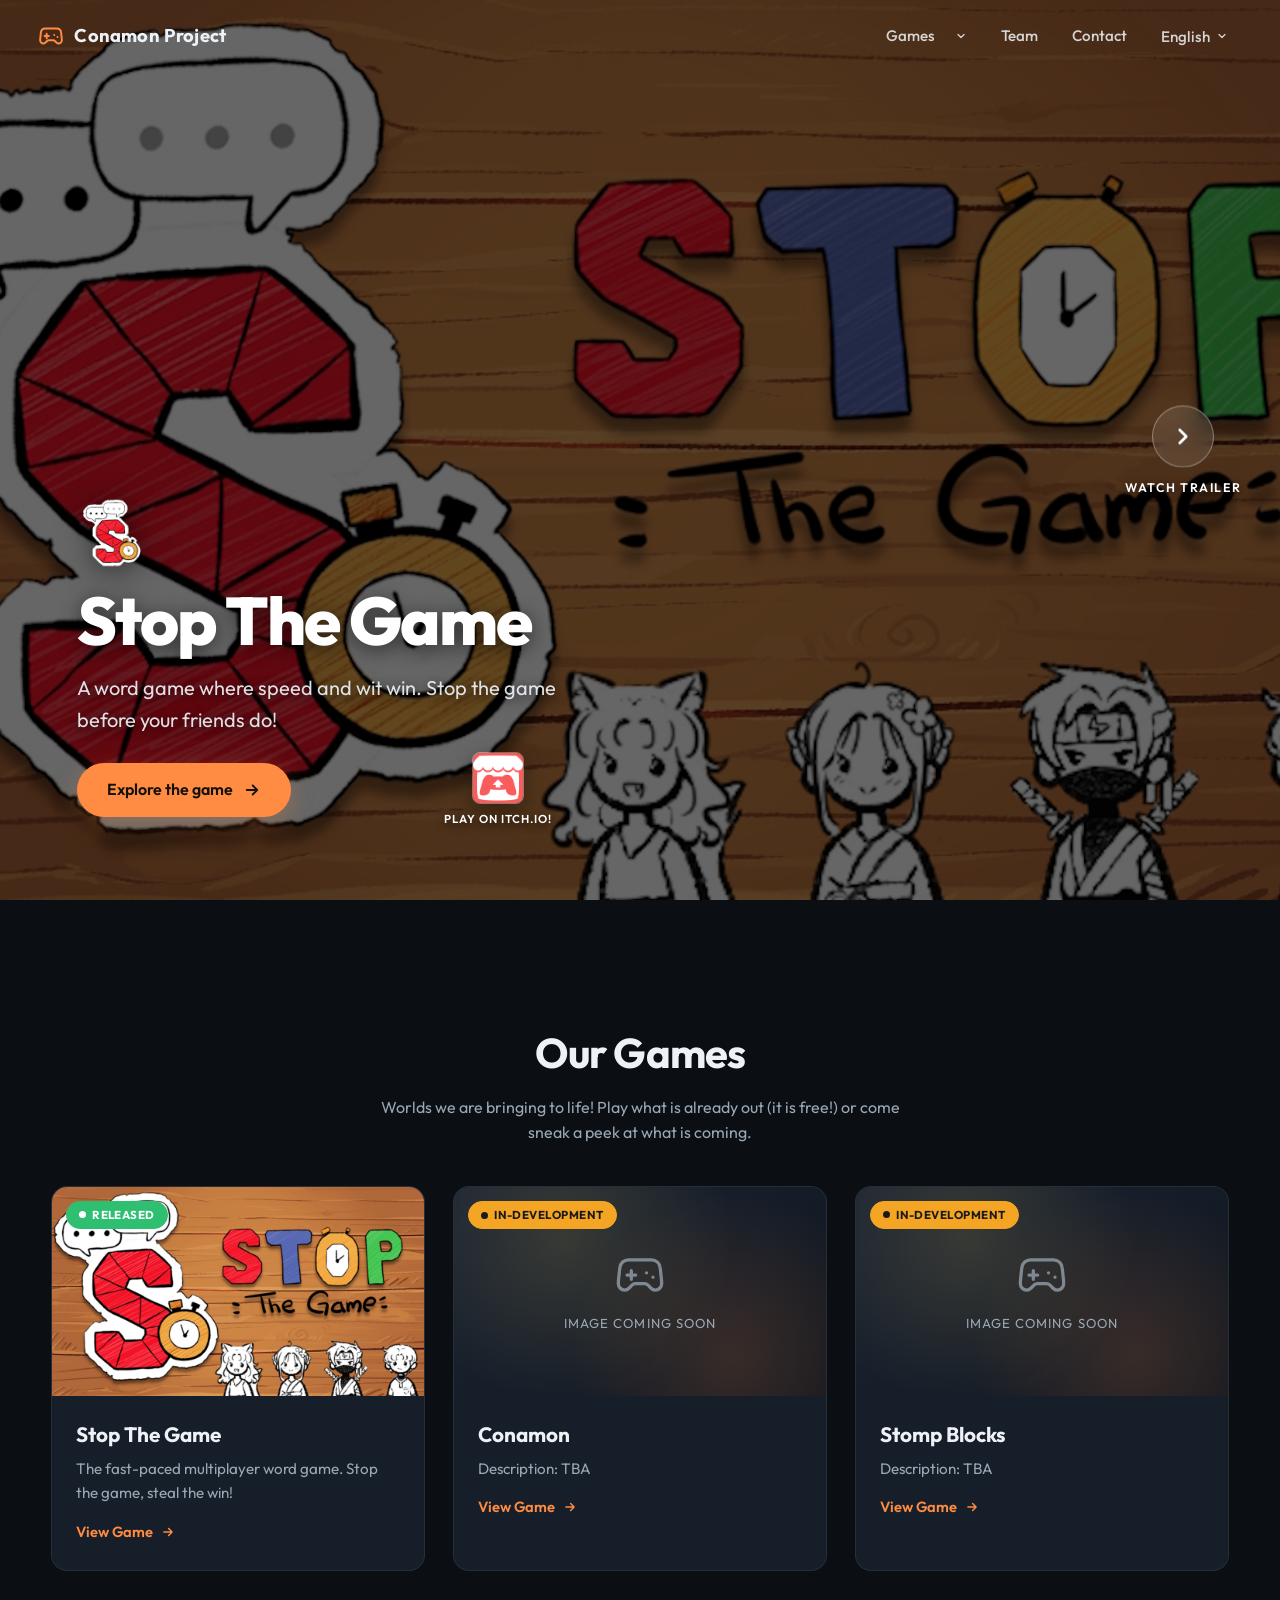
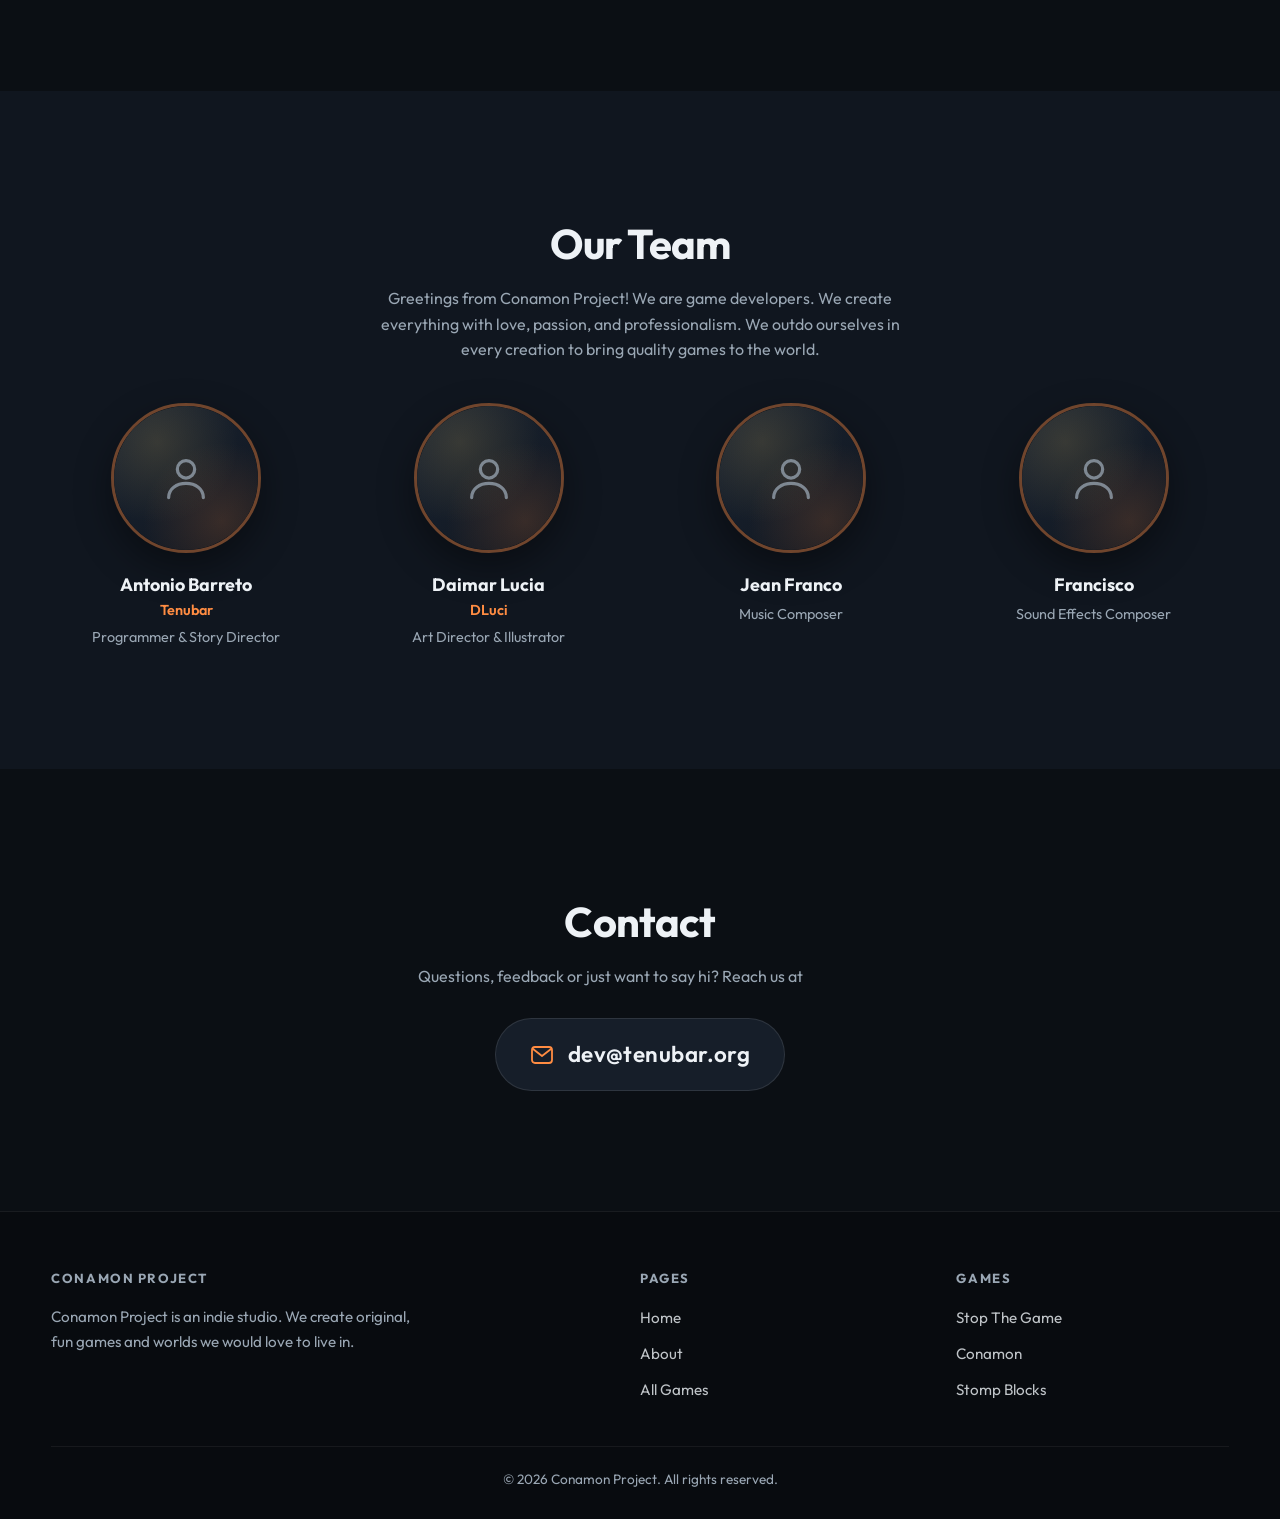
==== index.html @ 600c0cdb "Initial commit" ====
<!DOCTYPE html>
<html lang="en">
<head>
  <meta charset="UTF-8">
  <meta name="viewport" content="width=device-width, initial-scale=1.0">
  <title>Conamon Project — Indie Game Studio | Stop The Game</title>
  <meta name="description" content="Conamon Project is an indie game studio crafting original, story-driven games. Play Stop The Game for free — the fast-paced multiplayer word game.">
  <meta name="keywords" content="Conamon Project, indie games, Stop The Game, word game, multiplayer game, browser game, free game">
  <meta name="author" content="Conamon Project">
  <meta name="robots" content="index, follow">
  <link rel="canonical" href="https://www.conamonproject.com/">
  <link rel="alternate" hreflang="en" href="https://www.conamonproject.com/?lang=en">
  <link rel="alternate" hreflang="es" href="https://www.conamonproject.com/?lang=es">
  <link rel="alternate" hreflang="x-default" href="https://www.conamonproject.com/">

  <meta property="og:type" content="website">
  <meta property="og:site_name" content="Conamon Project">
  <meta property="og:title" content="Conamon Project — Indie Game Studio">
  <meta property="og:description" content="Original, story-driven indie games. Play Stop The Game for free in your browser.">
  <meta property="og:url" content="https://www.conamonproject.com/">
  <meta property="og:image" content="https://www.conamonproject.com/Assets/stop-the-game/images/Landscape-16.9-1920x1080.jpg">
  <meta name="twitter:card" content="summary_large_image">
  <meta name="twitter:title" content="Conamon Project — Indie Game Studio">
  <meta name="twitter:description" content="Original, story-driven indie games. Play Stop The Game for free in your browser.">
  <meta name="twitter:image" content="https://www.conamonproject.com/Assets/stop-the-game/images/Landscape-16.9-1920x1080.jpg">

  <link rel="preconnect" href="https://fonts.googleapis.com">
  <link rel="preconnect" href="https://fonts.gstatic.com" crossorigin>
  <link href="https://fonts.googleapis.com/css2?family=Outfit:wght@400;500;600;700;800&display=swap" rel="stylesheet">
  <link rel="icon" href="data:image/svg+xml,%3Csvg xmlns='http://www.w3.org/2000/svg' viewBox='0 0 100 100'%3E%3Ctext y='.9em' font-size='90'%3E%F0%9F%8E%AE%3C/text%3E%3C/svg%3E">
  <link rel="stylesheet" href="css/style.css">

  <script type="application/ld+json">
  {
    "@context": "https://schema.org",
    "@type": "Organization",
    "name": "Conamon Project",
    "url": "https://www.conamonproject.com/",
    "email": "dev@tenubar.org",
    "description": "Indie game studio crafting original, story-driven games."
  }
  </script>
</head>
<body>
  <script>window.BASE = '';</script>

  <header class="site-header">
    <div class="header-inner">
      <a class="brand" href="index.html">
        <svg viewBox="0 0 24 24" fill="none" stroke="currentColor" stroke-width="1.8" stroke-linecap="round" stroke-linejoin="round" aria-hidden="true"><path d="M6 12h4m-2-2v4m7-3h.01M18 13h.01M17.32 5H6.68a4 4 0 0 0-3.98 3.59C2.6 9.42 2 14.46 2 16a3 3 0 0 0 3 3c1 0 1.5-.5 2-1l1.414-1.414A2 2 0 0 1 9.828 16h4.344a2 2 0 0 1 1.414.586L17 18c.5.5 1 1 2 1a3 3 0 0 0 3-3c0-1.54-.6-6.58-.68-7.26A4 4 0 0 0 17.32 5z"/></svg>
        Conamon Project
      </a>

      <nav class="main-nav" aria-label="Main navigation">
        <div class="nav-dropdown nav-dropdown-games" data-nav-games>
          <a href="games.html" class="nav-dropdown-link" data-i18n="nav.games">Games</a>
          <button type="button" class="nav-dropdown-caret" aria-expanded="false" aria-haspopup="true" aria-label="Show games list">
            <svg class="caret" viewBox="0 0 24 24" fill="none" stroke="currentColor" stroke-width="2.5" stroke-linecap="round" stroke-linejoin="round" aria-hidden="true"><path d="m6 9 6 6 6-6"/></svg>
          </button>
          <div class="dropdown-menu" data-nav-games-menu></div>
        </div>

        <a href="#team" data-i18n="nav.ourTeam">Team</a>
        <a href="#contact" data-i18n="nav.contact">Contact</a>

        <div class="nav-dropdown">
          <button type="button" aria-expanded="false" aria-haspopup="true">
            <span id="langCurrent">English</span>
            <svg class="caret" viewBox="0 0 24 24" fill="none" stroke="currentColor" stroke-width="2.5" stroke-linecap="round" stroke-linejoin="round" aria-hidden="true"><path d="m6 9 6 6 6-6"/></svg>
          </button>
          <div class="dropdown-menu">
            <button type="button" class="dropdown-item" data-lang-switch="es"><span>Español</span></button>
          </div>
        </div>
      </nav>

      <button class="hamburger" id="hamburger" type="button" aria-label="Menu" aria-expanded="false">
        <svg viewBox="0 0 24 24" fill="none" stroke="currentColor" stroke-width="2" stroke-linecap="round" aria-hidden="true"><path d="M4 7h16M4 12h16M4 17h16"/></svg>
      </button>
    </div>
  </header>

  <main>
    <!-- ============ Section 1: Hero (cover + trailer slider) ============ -->
    <section class="hero" id="home" aria-label="Stop The Game">
      <div class="hero-track">
        <div class="hero-slide hero-cover">
          <picture>
            <source media="(max-width: 767px)" srcset="Assets/stop-the-game/images/portrait-2.3-800x1200.jpg">
            <img src="Assets/stop-the-game/images/Landscape-16.9-1920x1080.jpg" alt="Stop The Game — official cover art" fetchpriority="high">
          </picture>
          <div class="hero-content">
            <img class="hero-logo" src="Assets/stop-the-game/images/stop-the-game-logo.png" alt="Stop The Game logo">
            <h1 class="hero-title">Stop The Game</h1>
            <p class="hero-tagline" data-i18n="hero.tagline">A word game where speed and wit win. Stop the game before your friends do!</p>
            <div class="hero-cta-row">
              <a class="btn" href="games/stop-the-game.html">
                <span data-i18n="hero.playFree">Explore the game</span>
                <svg viewBox="0 0 24 24" fill="none" stroke="currentColor" stroke-width="2.5" stroke-linecap="round" stroke-linejoin="round" aria-hidden="true"><path d="M5 12h14m-6-6 6 6-6 6"/></svg>
              </a>
              <a class="hero-itch-link" href="https://tenubar.itch.io/stop-the-game" target="_blank" rel="noopener" aria-label="Stop The Game on itch.io">
                <img src="Assets/logos/itchio.png" alt="itch.io">
                <span class="hero-itch-label">Play on Itch.io!</span>
              </a>
            </div>
          </div>
        </div>

        <div class="hero-slide hero-video">
          <div class="video-frame" data-trailer></div>
        </div>
      </div>

      <button class="trailer-toggle" id="trailerToggle" type="button" data-i18n-aria="hero.watchTrailerAria" aria-label="Slide to gameplay trailer">
        <span class="arrow-circle">
          <svg viewBox="0 0 24 24" fill="none" stroke="currentColor" stroke-width="2.5" stroke-linecap="round" stroke-linejoin="round" aria-hidden="true"><path d="M9 6l6 6-6 6"/></svg>
        </span>
        <span data-i18n="hero.watchTrailer">Watch Trailer</span>
      </button>
    </section>

    <!-- ============ Section 2: All Our Games ============ -->
    <section id="games" aria-labelledby="games-title">
      <div class="container">
        <div class="section-head reveal">
          <h2 class="section-title" id="games-title" data-i18n="games.title">Our Games</h2>
          <p class="section-subtitle" data-i18n="games.subtitle">Worlds we are bringing to life! Play what is already out (it is free!) or come sneak a peek at what is coming.</p>
        </div>
        <div class="games-grid" id="gameGrid"></div>
        <div class="games-actions reveal">
          <a class="link-btn" href="games.html">
            <span data-i18n="games.showAll">Show All</span>
            <svg width="16" height="16" viewBox="0 0 24 24" fill="none" stroke="currentColor" stroke-width="2.5" stroke-linecap="round" stroke-linejoin="round" aria-hidden="true"><path d="M5 12h14m-6-6 6 6-6 6"/></svg>
          </a>
        </div>
      </div>
    </section>

    <!-- ============ Section 3: Our Team ============ -->
    <section class="team-section" id="team" aria-labelledby="team-title">
      <div class="container">
        <div class="section-head reveal">
          <h2 class="section-title" id="team-title" data-i18n="team.title">Our Team</h2>
          <p class="section-subtitle" data-i18n="team.bio">Greetings from Conamon Project! We are game developers. We create everything with love, passion, and professionalism. We outdo ourselves in every creation to bring quality games to the world.</p>
        </div>
        <div class="team-grid">
          <div class="team-card reveal">
            <div class="team-avatar">
              <div class="img-placeholder round"><svg viewBox="0 0 24 24" fill="none" stroke="currentColor" stroke-width="1.5" stroke-linecap="round" stroke-linejoin="round" aria-hidden="true"><circle cx="12" cy="8" r="4"/><path d="M4 21c0-4 3.6-6.5 8-6.5s8 2.5 8 6.5"/></svg></div>
            </div>
            <h3>Antonio Barreto</h3>
            <p class="team-alias">Tenubar</p>
            <p class="team-role" data-i18n="team.role.tenubar">Programmer &amp; Story Director</p>
          </div>
          <div class="team-card reveal">
            <div class="team-avatar">
              <div class="img-placeholder round"><svg viewBox="0 0 24 24" fill="none" stroke="currentColor" stroke-width="1.5" stroke-linecap="round" stroke-linejoin="round" aria-hidden="true"><circle cx="12" cy="8" r="4"/><path d="M4 21c0-4 3.6-6.5 8-6.5s8 2.5 8 6.5"/></svg></div>
            </div>
            <h3>Daimar Lucia</h3>
            <p class="team-alias">DLuci</p>
            <p class="team-role" data-i18n="team.role.dluci">Art Director &amp; Illustrator</p>
          </div>
          <div class="team-card reveal">
            <div class="team-avatar">
              <div class="img-placeholder round"><svg viewBox="0 0 24 24" fill="none" stroke="currentColor" stroke-width="1.5" stroke-linecap="round" stroke-linejoin="round" aria-hidden="true"><circle cx="12" cy="8" r="4"/><path d="M4 21c0-4 3.6-6.5 8-6.5s8 2.5 8 6.5"/></svg></div>
            </div>
            <h3>Jean Franco</h3>
            <p class="team-role" data-i18n="team.role.jean">Music Composer</p>
          </div>
          <div class="team-card reveal">
            <div class="team-avatar">
              <div class="img-placeholder round"><svg viewBox="0 0 24 24" fill="none" stroke="currentColor" stroke-width="1.5" stroke-linecap="round" stroke-linejoin="round" aria-hidden="true"><circle cx="12" cy="8" r="4"/><path d="M4 21c0-4 3.6-6.5 8-6.5s8 2.5 8 6.5"/></svg></div>
            </div>
            <h3>Francisco</h3>
            <p class="team-role" data-i18n="team.role.francisco">Sound Effects Composer</p>
          </div>
        </div>
      </div>
    </section>

    <!-- ============ Section 4: Contact ============ -->
    <section id="contact" aria-labelledby="contact-title">
      <div class="container contact-inner reveal">
        <h2 class="section-title" id="contact-title" data-i18n="contact.title">Contact</h2>
        <p class="section-subtitle" style="margin-bottom:0" data-i18n="contact.text">Questions, feedback or just want to say hi? Reach us at</p>
        <a class="contact-email" href="mailto:dev@tenubar.org">
          <svg viewBox="0 0 24 24" fill="none" stroke="currentColor" stroke-width="1.8" stroke-linecap="round" stroke-linejoin="round" aria-hidden="true"><rect x="2" y="4" width="20" height="16" rx="3"/><path d="m3 6 9 7 9-7"/></svg>
          dev@tenubar.org
        </a>
      </div>
    </section>
  </main>

  <footer class="site-footer">
    <div class="container">
      <div class="footer-grid">
        <div class="footer-about">
          <h4>Conamon Project</h4>
          <p data-i18n="footer.about">Conamon Project is an indie studio. We create original, fun games and worlds we would love to live in.</p>
        </div>
        <nav aria-label="Footer">
          <h4 data-i18n="footer.pages">Pages</h4>
          <ul class="footer-links">
            <li><a href="#home" data-i18n="footer.home">Home</a></li>
            <li><a href="#team" data-i18n="footer.aboutLink">About</a></li>
            <li><a href="games.html" data-i18n="footer.allGames">All Games</a></li>
          </ul>
        </nav>
        <nav aria-label="Games">
          <h4 data-i18n="nav.games">Games</h4>
          <ul class="footer-links">
            <li><a href="games/stop-the-game.html">Stop The Game</a></li>
            <li><a href="games/conamon.html">Conamon</a></li>
            <li><a href="games/stomp-blocks.html">Stomp Blocks</a></li>
          </ul>
        </nav>
      </div>
      <p class="footer-bottom" data-i18n="footer.rights">© 2026 Conamon Project. All rights reserved.</p>
    </div>
  </footer>

  <button class="back-to-top" id="backToTop" type="button" aria-label="Back to top">
    <svg viewBox="0 0 24 24" fill="none" stroke="currentColor" stroke-width="2.5" stroke-linecap="round" stroke-linejoin="round" aria-hidden="true"><path d="M12 19V5m-6 6 6-6 6 6"/></svg>
  </button>

  <script src="js/i18n.js"></script>
  <script src="js/games.js"></script>
  <script src="js/main.js"></script>
</body>
</html>
---- css/style.css ----
/* ============================================================
   Conamon Project — Site Styles
   ============================================================ */

:root {
  --bg: #0b0f14;
  --bg-soft: #10161f;
  --surface: #161e29;
  --surface-2: #1c2634;
  --text: #eef2f6;
  --muted: #9aa7b4;
  --accent: #ff8c42;
  --accent-2: #ffd166;
  --released: #2fbf71;
  --dev: #f5a524;
  --radius: 16px;
  --header-h: 72px;
  --font: 'Outfit', 'Segoe UI', system-ui, -apple-system, sans-serif;
}

* { margin: 0; padding: 0; box-sizing: border-box; }

html { scroll-behavior: smooth; }

body {
  background: var(--bg);
  color: var(--text);
  font-family: var(--font);
  line-height: 1.6;
  overflow-x: hidden;
}

img { max-width: 100%; display: block; }

a { color: inherit; text-decoration: none; }

button {
  font-family: var(--font);
  cursor: pointer;
  border: none;
  background: none;
  color: inherit;
}

.container {
  width: min(1200px, 92%);
  margin: 0 auto;
}

section { padding: clamp(64px, 10vw, 120px) 0; }
section.hero { padding: 0; }

.section-title {
  font-size: clamp(1.8rem, 4vw, 2.6rem);
  font-weight: 700;
  letter-spacing: -0.02em;
  margin-bottom: 8px;
}

.section-subtitle {
  color: var(--muted);
  max-width: 560px;
  margin-bottom: 40px;
}

.section-head { text-align: center; }
.section-head .section-subtitle { margin-left: auto; margin-right: auto; }

/* ---------- Scroll reveal ---------- */
.reveal {
  opacity: 0;
  transform: translateY(28px);
  transition: opacity .7s ease, transform .7s cubic-bezier(.22, .61, .36, 1);
}
.reveal.visible { opacity: 1; transform: none; }

/* ---------- Buttons & badges ---------- */
.btn {
  display: inline-flex;
  align-items: center;
  gap: 10px;
  padding: 14px 30px;
  border-radius: 999px;
  font-weight: 600;
  font-size: 1rem;
  background: var(--accent);
  color: #14100a;
  transition: transform .25s ease, box-shadow .25s ease, background .25s ease;
  box-shadow: 0 8px 24px rgba(255, 140, 66, .28);
}
.btn:hover { transform: translateY(-2px); background: var(--accent-2); box-shadow: 0 12px 32px rgba(255, 209, 102, .32); }
.btn svg { width: 18px; height: 18px; }

.btn-ghost {
  background: rgba(255, 255, 255, .08);
  color: var(--text);
  box-shadow: none;
  border: 1px solid rgba(255, 255, 255, .18);
  backdrop-filter: blur(8px);
}
.btn-ghost:hover { background: rgba(255, 255, 255, .16); box-shadow: none; }

.link-btn {
  display: inline-flex;
  align-items: center;
  gap: 8px;
  color: var(--accent);
  font-weight: 600;
  font-size: 1.05rem;
  padding: 6px 2px;
  border-bottom: 2px solid transparent;
  transition: color .2s ease, border-color .2s ease, gap .25s ease;
}
.link-btn:hover { color: var(--accent-2); border-color: var(--accent-2); gap: 12px; }

.badge {
  display: inline-flex;
  align-items: center;
  gap: 6px;
  padding: 4px 12px;
  border-radius: 999px;
  font-size: .72rem;
  font-weight: 700;
  letter-spacing: .04em;
  text-transform: uppercase;
  white-space: nowrap;
}
.badge::before { content: ''; width: 7px; height: 7px; border-radius: 50%; background: currentColor; }
.badge.released { background: var(--released); color: #fff; border: 1px solid var(--released); }
.badge.dev { background: var(--dev); color: #1a1a1a; border: 1px solid var(--dev); }

/* ---------- Image placeholder ---------- */
.img-placeholder {
  display: flex;
  flex-direction: column;
  align-items: center;
  justify-content: center;
  gap: 12px;
  width: 100%;
  height: 100%;
  min-height: 160px;
  background:
    radial-gradient(circle at 30% 25%, rgba(255, 209, 102, .14), transparent 55%),
    radial-gradient(circle at 75% 80%, rgba(255, 140, 66, .16), transparent 50%),
    linear-gradient(140deg, #1a2432, #10161f);
  color: var(--muted);
  text-align: center;
}
.img-placeholder svg { width: 52px; height: 52px; opacity: .75; }
.img-placeholder span { font-size: .82rem; letter-spacing: .08em; text-transform: uppercase; }
.img-placeholder.round { border-radius: 50%; min-height: 0; }

/* ---------- Header ---------- */
.site-header {
  position: fixed;
  inset: 0 0 auto 0;
  z-index: 100;
  height: var(--header-h);
  display: flex;
  align-items: center;
  background: transparent;
  transition: background-color .35s ease, backdrop-filter .35s ease, box-shadow .35s ease;
}
.site-header.scrolled {
  background: rgba(11, 15, 20, .82);
  backdrop-filter: blur(10px) saturate(140%);
  -webkit-backdrop-filter: blur(10px) saturate(140%);
  box-shadow: 0 1px 0 rgba(255, 255, 255, .06), 0 8px 24px rgba(0, 0, 0, .35);
}
.header-inner {
  width: min(1280px, 94%);
  margin: 0 auto;
  display: flex;
  align-items: center;
  gap: 24px;
}
.brand {
  display: flex;
  align-items: center;
  gap: 10px;
  font-weight: 700;
  font-size: 1.15rem;
  letter-spacing: .01em;
}
.brand svg { width: 26px; height: 26px; color: var(--accent); }

.main-nav { margin-left: auto; display: flex; align-items: center; gap: 6px; }
.main-nav > a,
.nav-dropdown > button {
  display: inline-flex;
  align-items: center;
  gap: 6px;
  padding: 10px 14px;
  font-size: .95rem;
  font-weight: 500;
  color: rgba(238, 242, 246, .85);
  border-radius: 10px;
  transition: color .2s ease, background .2s ease;
}
.main-nav > a:hover,
.nav-dropdown:hover > button:not(.nav-dropdown-caret),
.nav-dropdown > button[aria-expanded="true"]:not(.nav-dropdown-caret) {
  color: #fff;
  background: rgba(255, 255, 255, .08);
}

/* Games dropdown: split into a navigable link + a caret toggle button */
.nav-dropdown-games { display: flex; align-items: center; gap: 0; position: relative; border-radius: 10px; }
.nav-dropdown-games::before {
  content: '';
  position: absolute;
  inset: 0;
  border-radius: 10px;
  background: rgba(255, 255, 255, .08);
  opacity: 0;
  transition: opacity .2s ease;
  pointer-events: none;
}
.nav-dropdown-games:hover::before,
.nav-dropdown-games.open::before { opacity: 1; }
.nav-dropdown-link {
  position: relative;
  display: inline-flex;
  align-items: center;
  padding: 10px 6px 10px 14px;
  font-size: .95rem;
  font-weight: 500;
  color: rgba(238, 242, 246, .85);
  text-decoration: none;
  transition: color .2s ease;
}
.nav-dropdown-caret {
  position: relative;
  display: inline-flex;
  align-items: center;
  padding: 10px 10px 10px 4px;
  font-size: .95rem;
  font-weight: 500;
  color: rgba(238, 242, 246, .85);
  background: none;
  cursor: pointer;
  transition: color .2s ease;
}
.nav-dropdown-games:hover .nav-dropdown-link,
.nav-dropdown-games.open .nav-dropdown-link {
  color: #fff;
}
.nav-dropdown-games:hover .nav-dropdown-caret,
.nav-dropdown-games.open .nav-dropdown-caret {
  color: #fff;
}

.nav-dropdown { position: relative; }
.nav-dropdown > button svg.caret { width: 12px; height: 12px; transition: transform .25s ease; }
.nav-dropdown:hover > button svg.caret,
.nav-dropdown > button[aria-expanded="true"] svg.caret { transform: rotate(180deg); }
.nav-dropdown-games .nav-dropdown-caret svg.caret { width: 12px; height: 12px; transition: transform .25s ease; }
.nav-dropdown-games:hover .nav-dropdown-caret svg.caret,
.nav-dropdown-games .nav-dropdown-caret[aria-expanded="true"] svg.caret { transform: rotate(180deg); }

.dropdown-menu {
  position: absolute;
  top: calc(100% + 10px);
  left: 50%;
  transform: translate(-50%, 8px);
  min-width: 250px;
  background: rgba(18, 24, 33, .97);
  border: 1px solid rgba(255, 255, 255, .1);
  border-radius: 14px;
  padding: 8px;
  box-shadow: 0 18px 48px rgba(0, 0, 0, .5);
  opacity: 0;
  visibility: hidden;
  transition: opacity .22s ease, transform .22s ease, visibility .22s;
}
.nav-dropdown:hover .dropdown-menu,
.nav-dropdown:focus-within .dropdown-menu,
.nav-dropdown.open .dropdown-menu {
  opacity: 1;
  visibility: visible;
  transform: translate(-50%, 0);
}
.nav-dropdown.force-close .dropdown-menu {
  opacity: 0 !important;
  visibility: hidden !important;
  transform: translate(-50%, 8px) !important;
}
.dropdown-menu a,
.dropdown-menu button.dropdown-item {
  display: flex;
  align-items: center;
  justify-content: space-between;
  gap: 14px;
  width: 100%;
  padding: 10px 12px;
  border-radius: 10px;
  font-size: .92rem;
  font-weight: 500;
  text-align: left;
  transition: background .18s ease;
}
.dropdown-menu a:hover,
.dropdown-menu button.dropdown-item:hover { background: rgba(255, 255, 255, .07); }
.dropdown-menu .dropdown-view-all {
  margin-top: 4px;
  border-top: 1px solid rgba(255, 255, 255, .08);
  padding-top: 12px;
  color: var(--accent);
}

.nav-cta {
  margin-left: 8px;
  padding: 10px 22px;
  font-size: .9rem;
  box-shadow: 0 6px 18px rgba(255, 140, 66, .3);
}

.hamburger {
  display: none;
  margin-left: auto;
  width: 44px;
  height: 44px;
  border-radius: 12px;
  align-items: center;
  justify-content: center;
  background: rgba(255, 255, 255, .08);
}
.hamburger svg { width: 22px; height: 22px; }

/* ---------- Hero ---------- */
.hero {
  position: relative;
  height: 100svh;
  min-height: 560px;
  overflow: hidden;
}
.hero-track {
  display: flex;
  width: 200%;
  height: 100%;
  transition: transform .75s cubic-bezier(.65, .05, .36, 1);
}
.hero.show-video .hero-track { transform: translateX(-50%); }
.hero-slide { width: 50%; height: 100%; position: relative; overflow: hidden; }

.hero-cover {
  background: #000;
}
.hero-cover picture {
  position: absolute;
  inset: 0;
  display: block;
}
.hero-cover picture img {
  position: absolute;
  inset: 0;
  width: 100%;
  height: 100%;
  object-fit: cover;
  object-position: center;
}
.hero-cover::after {
  content: '';
  position: absolute;
  inset: 0;
  background: rgba(0, 0, 0, 0.60);
}

.hero-content {
  position: absolute;
  inset: 0;
  z-index: 2;
  display: flex;
  flex-direction: column;
  align-items: flex-start;
  justify-content: flex-end;
  padding: 0 clamp(24px, 6vw, 80px) clamp(48px, 8vh, 90px);
  text-align: left;
  gap: 16px;
  max-width: min(680px, 90%);
}
.hero-logo {
  width: clamp(48px, 6vw, 72px);
  height: auto;
  filter: drop-shadow(0 4px 14px rgba(0, 0, 0, .5));
}
.hero-title {
  font-size: clamp(2.4rem, 6vw, 4.2rem);
  font-weight: 800;
  line-height: 1.05;
  letter-spacing: -0.03em;
  color: #ffffff;
  text-shadow: 0 4px 20px rgba(0, 0, 0, .6);
}
.hero-tagline {
  font-size: clamp(1rem, 1.8vw, 1.25rem);
  color: rgba(238, 242, 246, .92);
  max-width: 520px;
  text-shadow: 0 2px 12px rgba(0, 0, 0, .7);
}
.hero-cta-row {
  width: 100%;
  display: flex;
  align-items: center;
  gap: 16px;
}
.hero-cta-row .btn { flex: 0 0 auto; }
.hero-itch-link {
  margin-left: auto;
  margin-right: clamp(24px, 4vw, 60px);
  display: flex;
  flex-direction: column;
  align-items: center;
  gap: 6px;
  text-decoration: none;
}
.hero-itch-link img {
  width: 52px;
  height: 52px;
  flex: 0 0 auto;
  border-radius: 8px;
  overflow: hidden;
  display: block;
  object-fit: cover;
  border: 1px solid rgba(255, 255, 255, .35);
  box-shadow: 0 6px 18px rgba(0, 0, 0, .35);
  transition: transform .25s ease, border-color .25s ease;
}
.hero-itch-link:hover img { border-color: var(--accent); transform: scale(1.08); }
.hero-itch-label {
  font-size: .72rem;
  font-weight: 600;
  letter-spacing: .08em;
  text-transform: uppercase;
  color: #fff;
  text-shadow: 0 2px 8px rgba(0, 0, 0, .7);
  white-space: nowrap;
}

/* Trailer toggle (right-center on cover, mirrored to left-center on trailer) */
.trailer-toggle {
  position: absolute;
  right: clamp(12px, 3vw, 40px);
  top: 50%;
  transform: translateY(-50%);
  z-index: 5;
  display: flex;
  flex-direction: column;
  align-items: center;
  gap: 12px;
  color: #fff;
  transition: right .4s cubic-bezier(.65, .05, .36, 1), left .4s cubic-bezier(.65, .05, .36, 1);
}
.hero.show-video .trailer-toggle {
  right: auto;
  left: clamp(12px, 3vw, 40px);
}
.trailer-toggle .arrow-circle {
  width: 62px;
  height: 62px;
  border-radius: 50%;
  display: flex;
  align-items: center;
  justify-content: center;
  background: rgba(255, 255, 255, .1);
  border: 1px solid rgba(255, 255, 255, .35);
  backdrop-filter: blur(10px);
  transition: background .25s ease, transform .25s ease, border-color .25s ease;
}
.trailer-toggle:hover .arrow-circle { background: var(--accent); border-color: var(--accent); transform: scale(1.08); }
.trailer-toggle svg { width: 26px; height: 26px; transition: transform .3s ease; }
.hero.show-video .trailer-toggle svg { transform: rotate(180deg); }
.trailer-toggle span {
  font-size: .78rem;
  font-weight: 600;
  letter-spacing: .12em;
  text-transform: uppercase;
  text-shadow: 0 2px 8px rgba(0, 0, 0, .7);
}

/* While the trailer is playing, auto-hide the toggle (and any overlay icons)
   so they don't sit on top of the YouTube iframe. Briefly reveal on
   mouse/touch interaction via .show-toggle — mirrors YouTube's controls. */
.hero.video-playing .trailer-toggle {
  opacity: 0;
  pointer-events: none;
  transition: opacity .35s ease;
}
.hero.video-playing.show-toggle .trailer-toggle {
  opacity: 1;
  pointer-events: auto;
}

/* Video slide */
.hero-video {
  display: flex;
  align-items: center;
  justify-content: center;
  background: radial-gradient(ellipse at center, #16202d 0%, #0b0f14 75%);
  padding: calc(var(--header-h) + 24px) 6vw 48px;
}

.video-frame {
  position: relative;
  width: min(920px, 100%);
  aspect-ratio: 16 / 9;
  max-height: 72vh;
  border-radius: var(--radius);
  overflow: hidden;
  background: #000;
  box-shadow: 0 30px 80px rgba(0, 0, 0, .6), 0 0 0 1px rgba(255, 255, 255, .08);
}
.video-frame iframe { position: absolute; inset: 0; width: 100%; height: 100%; border: 0; }
.video-facade {
  position: absolute;
  inset: 0;
  width: 100%;
  height: 100%;
  display: flex;
  align-items: center;
  justify-content: center;
  background-size: cover;
  background-position: center;
}
.video-facade::before { content: ''; position: absolute; inset: 0; background: rgba(5, 8, 12, .42); transition: background .25s ease; }
.video-facade:hover::before { background: rgba(5, 8, 12, .25); }
.video-play {
  position: relative;
  z-index: 2;
  width: 84px;
  height: 84px;
  border-radius: 50%;
  display: flex;
  align-items: center;
  justify-content: center;
  background: var(--accent);
  color: #14100a;
  box-shadow: 0 12px 36px rgba(255, 140, 66, .45);
  transition: transform .25s ease, background .25s ease;
}
.video-facade:hover .video-play { transform: scale(1.1); background: var(--accent-2); }
.video-play svg { width: 32px; height: 32px; margin-left: 4px; }
.video-unavailable {
  position: relative;
  z-index: 2;
  color: var(--muted);
  font-size: .95rem;
  background: rgba(11, 15, 20, .7);
  padding: 12px 22px;
  border-radius: 999px;
}

/* ---------- Game cards ---------- */
.games-grid {
  display: grid;
  grid-template-columns: repeat(auto-fit, minmax(300px, 1fr));
  gap: 28px;
}
.game-card {
  position: relative;
  display: block;
  border-radius: var(--radius);
  overflow: hidden;
  background: var(--surface);
  border: 1px solid rgba(255, 255, 255, .07);
  transition: transform .35s cubic-bezier(.22, .61, .36, 1), box-shadow .35s ease, border-color .35s ease;
}
.game-card:hover {
  transform: translateY(-8px);
  box-shadow: 0 26px 60px rgba(0, 0, 0, .5);
  border-color: rgba(255, 140, 66, .35);
}
.game-card-media {
  position: relative;
  aspect-ratio: 16 / 9;
  overflow: hidden;
}
.game-card-media img {
  width: 100%;
  height: 100%;
  object-fit: cover;
  transition: transform .6s cubic-bezier(.22, .61, .36, 1);
}
.game-card:hover .game-card-media img { transform: scale(1.07); }
.game-card-media .badge { position: absolute; top: 14px; left: 14px; z-index: 2; backdrop-filter: blur(6px); }
.game-card-body { padding: 22px 24px 26px; }
.game-card-body h3 { font-size: 1.3rem; margin-bottom: 6px; }
.game-card-body p { color: var(--muted); font-size: .95rem; }
.game-card-cta {
  display: inline-flex;
  align-items: center;
  gap: 8px;
  margin-top: 14px;
  color: var(--accent);
  font-weight: 600;
  font-size: .92rem;
}
.game-card:hover .game-card-cta { color: var(--accent-2); }

.games-actions { text-align: center; margin-top: 44px; }

/* ---------- Team ---------- */
.team-section { background: var(--bg-soft); }
.team-grid {
  display: grid;
  grid-template-columns: repeat(auto-fit, minmax(210px, 1fr));
  gap: 32px;
  margin-top: 8px;
}
.team-card { text-align: center; }
.team-avatar {
  width: clamp(120px, 14vw, 150px);
  height: clamp(120px, 14vw, 150px);
  margin: 0 auto 18px;
  border-radius: 50%;
  overflow: hidden;
  border: 3px solid rgba(255, 140, 66, .4);
  box-shadow: 0 14px 36px rgba(0, 0, 0, .4);
  transition: transform .3s ease, border-color .3s ease;
}
.team-card:hover .team-avatar { transform: scale(1.05); border-color: var(--accent); }
.team-avatar img { width: 100%; height: 100%; object-fit: cover; }
.team-card h3 { font-size: 1.12rem; }
.team-card .team-alias { color: var(--accent); font-size: .9rem; font-weight: 600; }
.team-card .team-role { color: var(--muted); font-size: .9rem; margin-top: 4px; }

/* ---------- Contact ---------- */
.contact-inner {
  text-align: center;
  max-width: 620px;
  margin: 0 auto;
}
.contact-email {
  display: inline-flex;
  align-items: center;
  gap: 14px;
  margin-top: 28px;
  padding: 18px 34px;
  border-radius: 999px;
  background: var(--surface);
  border: 1px solid rgba(255, 255, 255, .1);
  font-size: clamp(1.05rem, 2.6vw, 1.4rem);
  font-weight: 600;
  letter-spacing: .02em;
  transition: border-color .25s ease, transform .25s ease, box-shadow .25s ease;
}
.contact-email:hover {
  border-color: var(--accent);
  transform: translateY(-2px);
  box-shadow: 0 16px 40px rgba(0, 0, 0, .4);
}
.contact-email svg { width: 24px; height: 24px; color: var(--accent); flex-shrink: 0; }

/* ---------- Footer ---------- */
.site-footer {
  background: #080b0f;
  border-top: 1px solid rgba(255, 255, 255, .07);
  padding: 56px 0 28px;
}
.footer-grid {
  display: grid;
  grid-template-columns: 2fr 1fr 1fr;
  gap: 44px;
}
.footer-grid h4 {
  font-size: .82rem;
  letter-spacing: .12em;
  text-transform: uppercase;
  color: var(--muted);
  margin-bottom: 16px;
}
.footer-about p { color: var(--muted); font-size: .95rem; max-width: 380px; }
.footer-links { list-style: none; display: flex; flex-direction: column; gap: 10px; }
.footer-links a { color: rgba(238, 242, 246, .8); font-size: .95rem; transition: color .2s ease; }
.footer-links a:hover { color: var(--accent); }
.footer-bottom {
  margin-top: 44px;
  padding-top: 22px;
  border-top: 1px solid rgba(255, 255, 255, .06);
  text-align: center;
  color: var(--muted);
  font-size: .85rem;
}

/* ---------- Sub-page hero / detail ---------- */
.page-hero {
  position: relative;
  min-height: 62vh;
  display: flex;
  align-items: flex-end;
  padding: calc(var(--header-h) + 48px) 0 56px;
  overflow: hidden;
}
.page-hero-bg {
  position: absolute;
  inset: 0;
}
.page-hero-bg picture { position: absolute; inset: 0; }
.page-hero-bg img { width: 100%; height: 100%; object-fit: cover; }
.page-hero-bg::after {
  content: '';
  position: absolute;
  inset: 0;
  background: linear-gradient(to top, var(--bg) 4%, rgba(11, 15, 20, .45) 55%, rgba(11, 15, 20, .55) 100%);
}
.page-hero .container { position: relative; z-index: 2; }
.page-hero h1 { font-size: clamp(2.2rem, 6vw, 3.6rem); letter-spacing: -0.02em; margin: 10px 0 8px; }
.page-hero .page-desc { color: rgba(238, 242, 246, .85); max-width: 640px; }

.back-link {
  display: inline-flex;
  align-items: center;
  gap: 10px;
  color: rgba(238, 242, 246, .85);
  font-weight: 600;
  font-size: .92rem;
  padding: 10px 18px;
  border-radius: 999px;
  background: rgba(255, 255, 255, .08);
  border: 1px solid rgba(255, 255, 255, .16);
  backdrop-filter: blur(8px);
  transition: background .2s ease, color .2s ease;
}
.back-link:hover { background: rgba(255, 255, 255, .16); color: #fff; }
.back-link svg { width: 16px; height: 16px; }

.hero-detail-grid {
  display: grid;
  grid-template-columns: 0.9fr 1.2fr;
  gap: clamp(28px, 4vw, 56px);
  align-items: center;
}
.hero-detail-right .video-frame,
.hero-detail-right .trailer-placeholder {
  border-radius: 16px;
  overflow: hidden;
  box-shadow: 0 20px 60px rgba(0, 0, 0, .5);
}
.trailer-placeholder {
  aspect-ratio: 16 / 9;
  display: flex;
  align-items: center;
  justify-content: center;
  background: var(--surface);
  border: 1px solid rgba(255, 255, 255, .1);
  color: var(--muted);
  font-weight: 600;
  font-size: .95rem;
  text-align: center;
  padding: 24px;
}
@media (max-width: 1023px) {
  .hero-detail-grid {
    grid-template-columns: 1fr;
  }
  .hero-detail-right { max-width: 560px; }
}
@media (min-width: 1024px) {
  .hero-detail-right {
    margin-right: calc((92vw - min(1200px, 92vw)) / -2);
  }
}

.game-info {
  display: grid;
  grid-template-columns: repeat(auto-fit, minmax(180px, 1fr));
  gap: 18px;
  margin-top: 36px;
}
.info-chip {
  background: var(--surface);
  border: 1px solid rgba(255, 255, 255, .08);
  border-radius: 14px;
  padding: 16px 20px;
}
.info-chip .info-label { font-size: .75rem; letter-spacing: .1em; text-transform: uppercase; color: var(--muted); }
.info-chip .info-value { font-weight: 600; margin-top: 4px; }

/* Catalog toolbar */
.catalog-toolbar {
  display: flex;
  align-items: center;
  justify-content: space-between;
  flex-wrap: wrap;
  gap: 16px;
  margin-bottom: 36px;
}
.sort-control {
  display: inline-flex;
  align-items: center;
  gap: 10px;
  color: var(--muted);
  font-size: .92rem;
}
.sort-control select {
  background: var(--surface);
  color: var(--text);
  border: 1px solid rgba(255, 255, 255, .14);
  border-radius: 10px;
  padding: 10px 14px;
  font-family: var(--font);
  font-size: .92rem;
  cursor: pointer;
}

/* Screenshots */
.shots-grid {
  display: grid;
  grid-template-columns: repeat(auto-fill, minmax(240px, 1fr));
  gap: 18px;
}
.shots-grid.phone-shots { grid-template-columns: repeat(auto-fill, minmax(160px, 1fr)); }
.shot {
  border-radius: 12px;
  overflow: hidden;
  cursor: zoom-in;
  border: 1px solid rgba(255, 255, 255, .08);
  transition: transform .3s ease, box-shadow .3s ease;
}
.shot:hover { transform: translateY(-4px); box-shadow: 0 16px 40px rgba(0, 0, 0, .45); }
.shot img { width: 100%; height: 100%; object-fit: cover; aspect-ratio: 16 / 9; }
.shots-grid.phone-shots .shot img { aspect-ratio: 9 / 16; }

.trailer-section .video-frame { margin: 0 auto; }

/* ---------- Lightbox ---------- */
.lightbox {
  position: fixed;
  inset: 0;
  z-index: 300;
  background: rgba(5, 8, 12, .94);
  display: flex;
  align-items: center;
  justify-content: center;
  opacity: 0;
  visibility: hidden;
  transition: opacity .3s ease, visibility .3s;
}
.lightbox.open { opacity: 1; visibility: visible; }
.lightbox-stage { overflow: auto; max-width: 92vw; max-height: 86vh; display: flex; align-items: center; justify-content: center; }
.lightbox-stage img {
  max-width: 92vw;
  max-height: 86vh;
  border-radius: 10px;
  transform-origin: center center;
  transition: transform .25s ease;
  cursor: grab;
}
.lightbox-btn {
  position: fixed;
  z-index: 302;
  width: 46px;
  height: 46px;
  border-radius: 50%;
  display: flex;
  align-items: center;
  justify-content: center;
  background: rgba(255, 255, 255, .1);
  border: 1px solid rgba(255, 255, 255, .2);
  color: #fff;
  transition: background .2s ease;
}
.lightbox-btn:hover { background: rgba(255, 255, 255, .22); }
.lightbox-btn svg { width: 20px; height: 20px; }
.lightbox-close { top: 20px; right: 20px; }
.lightbox-prev { left: 18px; top: 50%; transform: translateY(-50%); }
.lightbox-next { right: 18px; top: 50%; transform: translateY(-50%); }
.lightbox-zoom {
  position: fixed;
  z-index: 302;
  bottom: 22px;
  left: 50%;
  transform: translateX(-50%);
  display: flex;
  gap: 10px;
  background: rgba(18, 24, 33, .9);
  border: 1px solid rgba(255, 255, 255, .14);
  border-radius: 999px;
  padding: 8px;
}
.lightbox-zoom .lightbox-btn { position: static; }

/* ---------- Language overlay spinner ---------- */
.lang-overlay {
  position: fixed;
  inset: 0;
  z-index: 400;
  background: rgba(8, 11, 15, .85);
  backdrop-filter: blur(6px);
  display: flex;
  flex-direction: column;
  align-items: center;
  justify-content: center;
  gap: 18px;
  opacity: 0;
  visibility: hidden;
  transition: opacity .25s ease, visibility .25s;
}
.lang-overlay.active { opacity: 1; visibility: visible; }
.lang-spinner {
  width: 54px;
  height: 54px;
  border-radius: 50%;
  border: 4px solid rgba(255, 255, 255, .15);
  border-top-color: var(--accent);
  animation: spin 0.8s linear infinite;
}
.lang-overlay p { color: var(--muted); font-size: .9rem; letter-spacing: .06em; }
@keyframes spin { to { transform: rotate(360deg); } }

/* ---------- Back to top button ---------- */
.back-to-top {
  position: fixed;
  right: clamp(16px, 3vw, 32px);
  bottom: clamp(16px, 3vw, 32px);
  z-index: 50;
  width: 48px;
  height: 48px;
  border-radius: 50%;
  display: flex;
  align-items: center;
  justify-content: center;
  background: rgba(20, 26, 34, .85);
  border: 1px solid rgba(255, 255, 255, .2);
  color: #fff;
  cursor: pointer;
  opacity: 0;
  visibility: hidden;
  transform: translateY(12px);
  transition: opacity .3s ease, transform .3s ease, visibility .3s, background .25s ease, border-color .25s ease;
  backdrop-filter: blur(10px);
}
.back-to-top.visible {
  opacity: 1;
  visibility: visible;
  transform: translateY(0);
}
.back-to-top:hover {
  background: var(--accent);
  border-color: var(--accent);
}
.back-to-top svg { width: 22px; height: 22px; }

/* ---------- Responsive ---------- */
@media (max-width: 1024px) {
  .footer-grid { grid-template-columns: 1fr 1fr; }
}

@media (max-width: 767px) {
  :root { --header-h: 62px; }

  .hamburger { display: flex; }
  .main-nav {
    position: fixed;
    top: var(--header-h);
    right: 0;
    left: 0;
    flex-direction: column;
    align-items: stretch;
    gap: 4px;
    background: rgba(11, 15, 20, .98);
    border-bottom: 1px solid rgba(255, 255, 255, .08);
    padding: 14px 5vw 22px;
    transform: translateY(-12px);
    opacity: 0;
    visibility: hidden;
    transition: opacity .25s ease, transform .25s ease, visibility .25s;
    max-height: calc(100svh - var(--header-h));
    overflow-y: auto;
  }
  body.nav-open .main-nav { opacity: 1; visibility: visible; transform: none; }
  .main-nav > a, .nav-dropdown > button { padding: 13px 14px; font-size: 1rem; }
  .nav-dropdown-games { width: 100%; }
  .nav-dropdown-games .nav-dropdown-link { flex: 1; padding: 13px 10px 13px 14px; font-size: 1rem; }
  .nav-dropdown-games .nav-dropdown-caret { padding: 13px 14px; }
  .nav-cta { margin: 8px 0 0; justify-content: center; }

  .dropdown-menu {
    position: static;
    transform: none;
    min-width: 0;
    opacity: 1;
    visibility: visible;
    display: none;
    box-shadow: none;
    border: none;
    background: rgba(255, 255, 255, .04);
    margin: 4px 0 6px;
  }
  .nav-dropdown.open .dropdown-menu { display: block; }
  .nav-dropdown:hover .dropdown-menu { transform: none; }

  .trailer-toggle { right: 8px; gap: 8px; }
  .trailer-toggle .arrow-circle { width: 48px; height: 48px; }
  .trailer-toggle svg { width: 20px; height: 20px; }
  .trailer-toggle span { font-size: .62rem; }

  .hero-video { padding: calc(var(--header-h) + 16px) 4vw 32px; }
  .video-play { width: 64px; height: 64px; }
  .video-play svg { width: 24px; height: 24px; }

  .footer-grid { grid-template-columns: 1fr; gap: 32px; }
  .page-hero { min-height: 52vh; }
}
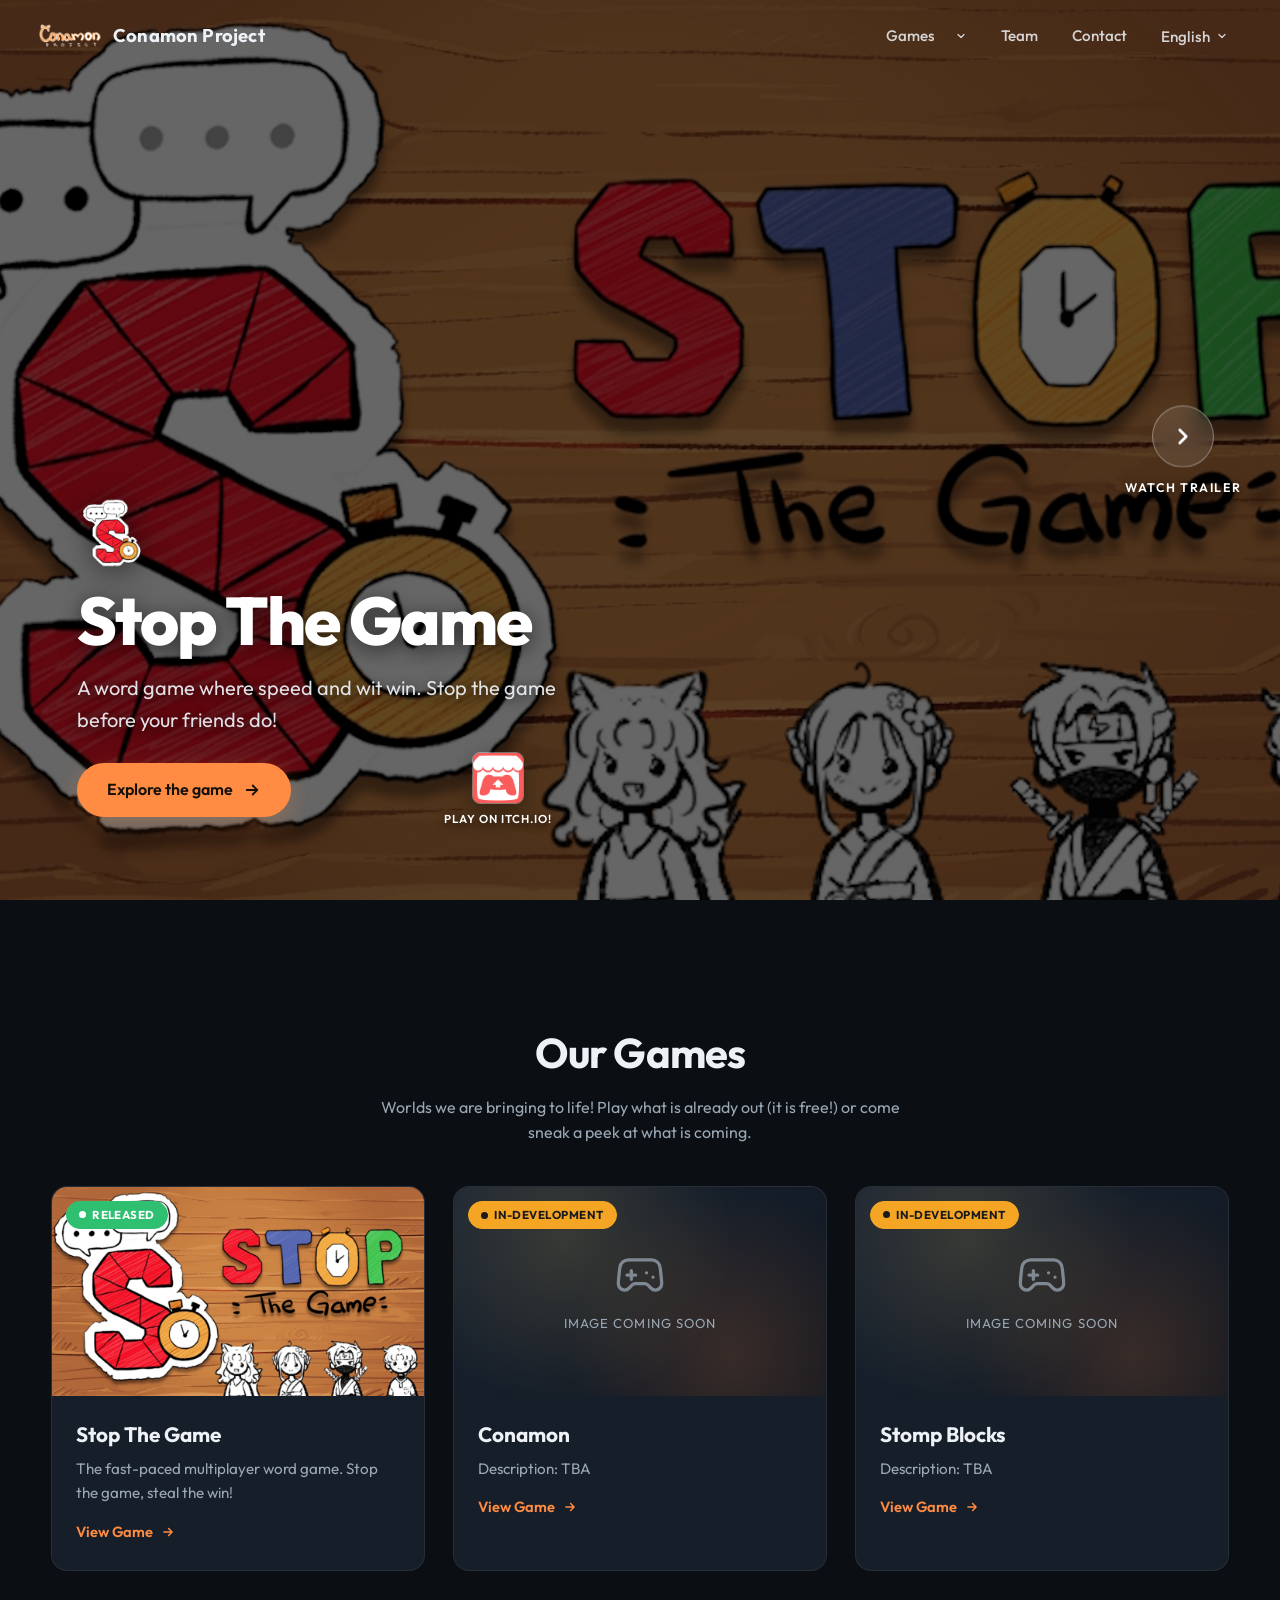
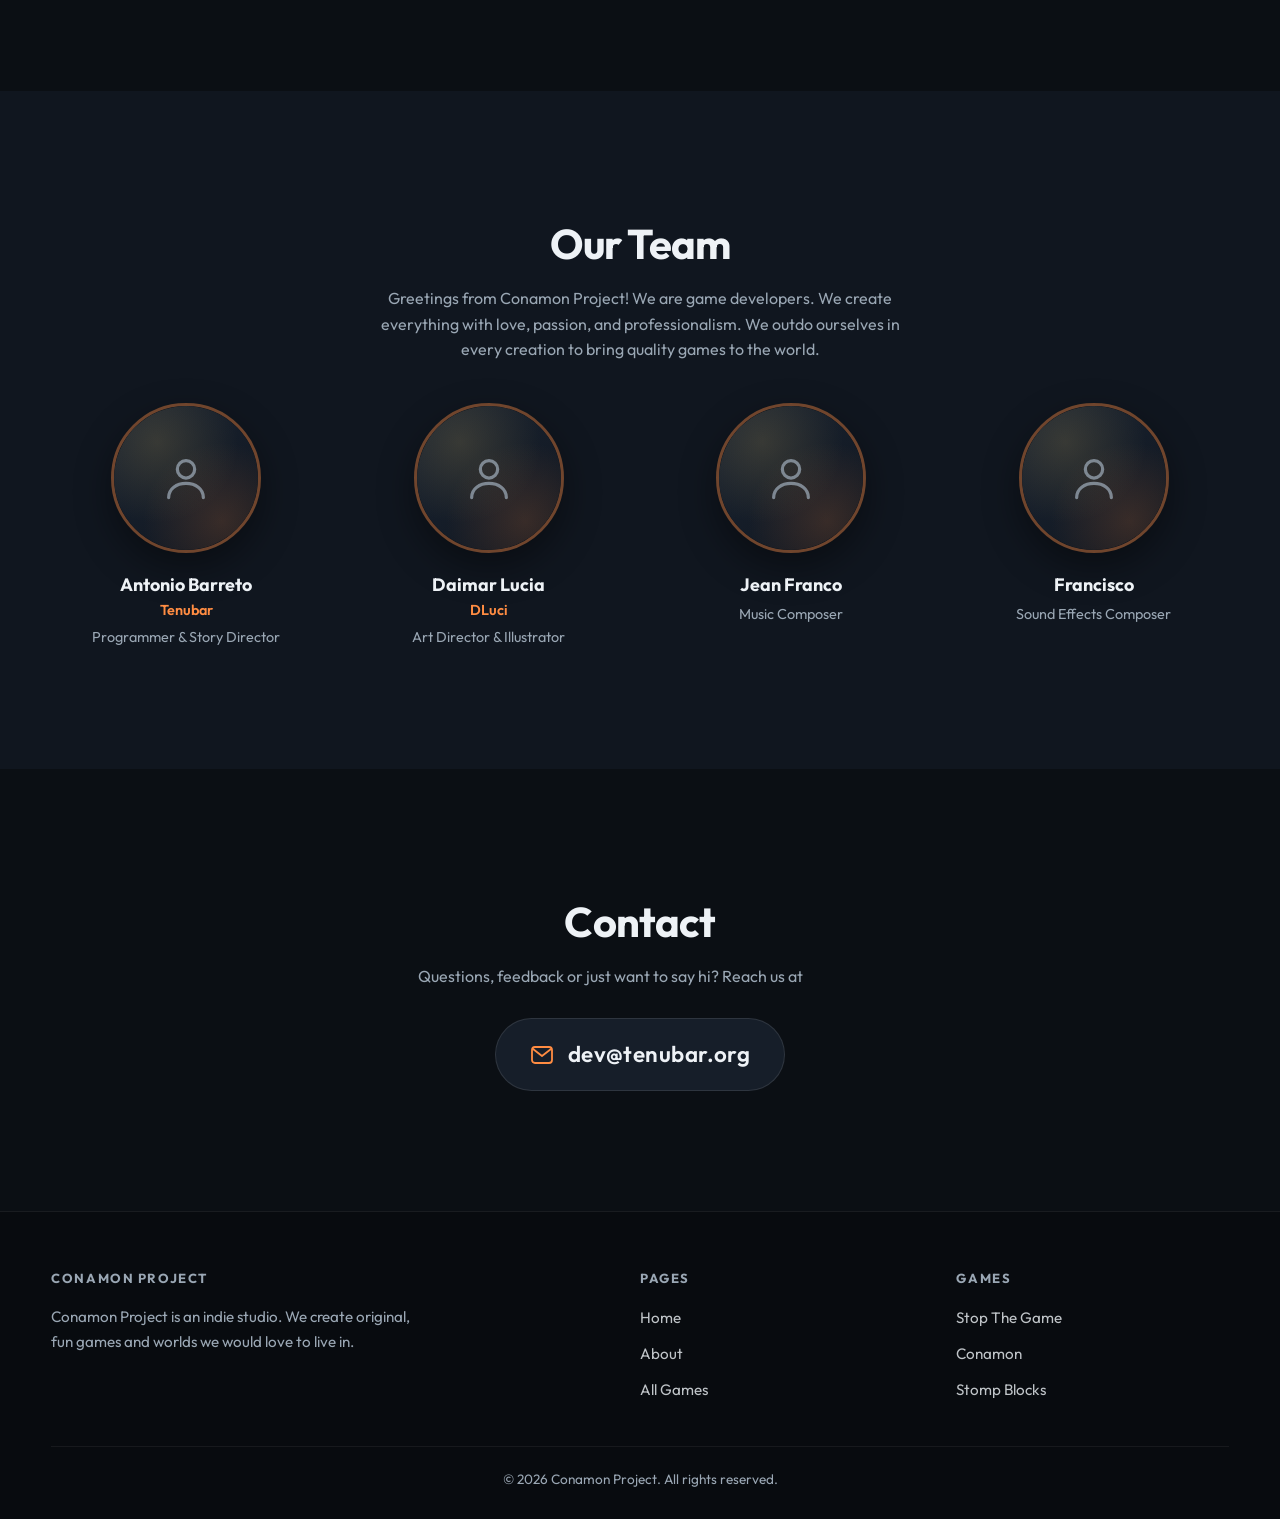
==== commit 92101840: "updates" ====
--- a/index.html
+++ b/index.html
@@ -3,7 +3,7 @@
 <head>
   <meta charset="UTF-8">
   <meta name="viewport" content="width=device-width, initial-scale=1.0">
-  <title>Conamon Project — Indie Game Studio | Stop The Game</title>
+  <title>Conamon Project - Indie Game Studio</title>
   <meta name="description" content="Conamon Project is an indie game studio crafting original, story-driven games. Play Stop The Game for free — the fast-paced multiplayer word game.">
   <meta name="keywords" content="Conamon Project, indie games, Stop The Game, word game, multiplayer game, browser game, free game">
   <meta name="author" content="Conamon Project">
@@ -27,7 +27,7 @@
   <link rel="preconnect" href="https://fonts.googleapis.com">
   <link rel="preconnect" href="https://fonts.gstatic.com" crossorigin>
   <link href="https://fonts.googleapis.com/css2?family=Outfit:wght@400;500;600;700;800&display=swap" rel="stylesheet">
-  <link rel="icon" href="data:image/svg+xml,%3Csvg xmlns='http://www.w3.org/2000/svg' viewBox='0 0 100 100'%3E%3Ctext y='.9em' font-size='90'%3E%F0%9F%8E%AE%3C/text%3E%3C/svg%3E">
+  <link rel="icon" type="image/png" href="Assets/logos/conamonprojectfavicon.png">
   <link rel="stylesheet" href="css/style.css">
 
   <script type="application/ld+json">
@@ -47,7 +47,7 @@
   <header class="site-header">
     <div class="header-inner">
       <a class="brand" href="index.html">
-        <svg viewBox="0 0 24 24" fill="none" stroke="currentColor" stroke-width="1.8" stroke-linecap="round" stroke-linejoin="round" aria-hidden="true"><path d="M6 12h4m-2-2v4m7-3h.01M18 13h.01M17.32 5H6.68a4 4 0 0 0-3.98 3.59C2.6 9.42 2 14.46 2 16a3 3 0 0 0 3 3c1 0 1.5-.5 2-1l1.414-1.414A2 2 0 0 1 9.828 16h4.344a2 2 0 0 1 1.414.586L17 18c.5.5 1 1 2 1a3 3 0 0 0 3-3c0-1.54-.6-6.58-.68-7.26A4 4 0 0 0 17.32 5z"/></svg>
+        <img src="Assets/logos/ConamonProjectLogo.png" alt="Conamon Project logo" class="brand-logo">
         Conamon Project
       </a>
 
--- a/css/style.css
+++ b/css/style.css
@@ -183,6 +183,7 @@
   letter-spacing: .01em;
 }
 .brand svg { width: 26px; height: 26px; color: var(--accent); }
+.brand-logo { height: 26px; width: auto; display: block; }
 
 .main-nav { margin-left: auto; display: flex; align-items: center; gap: 6px; }
 .main-nav > a,
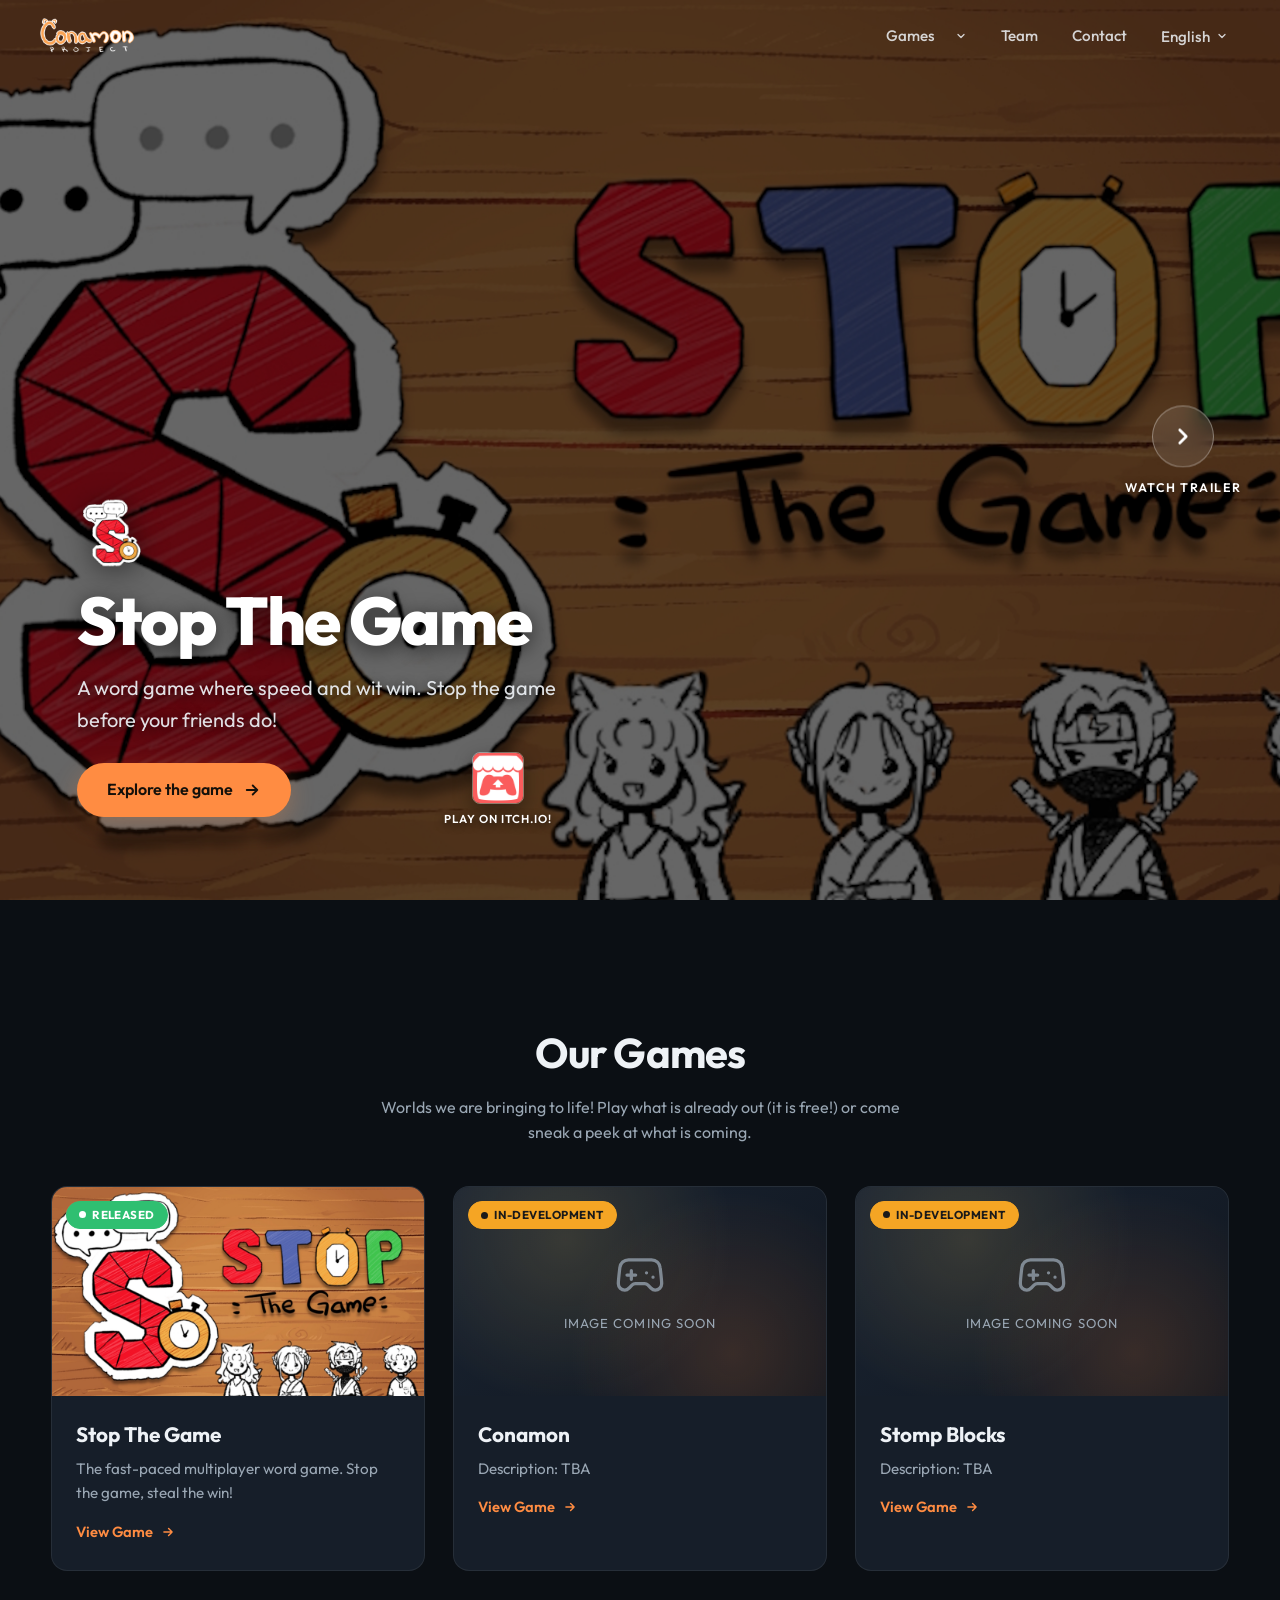
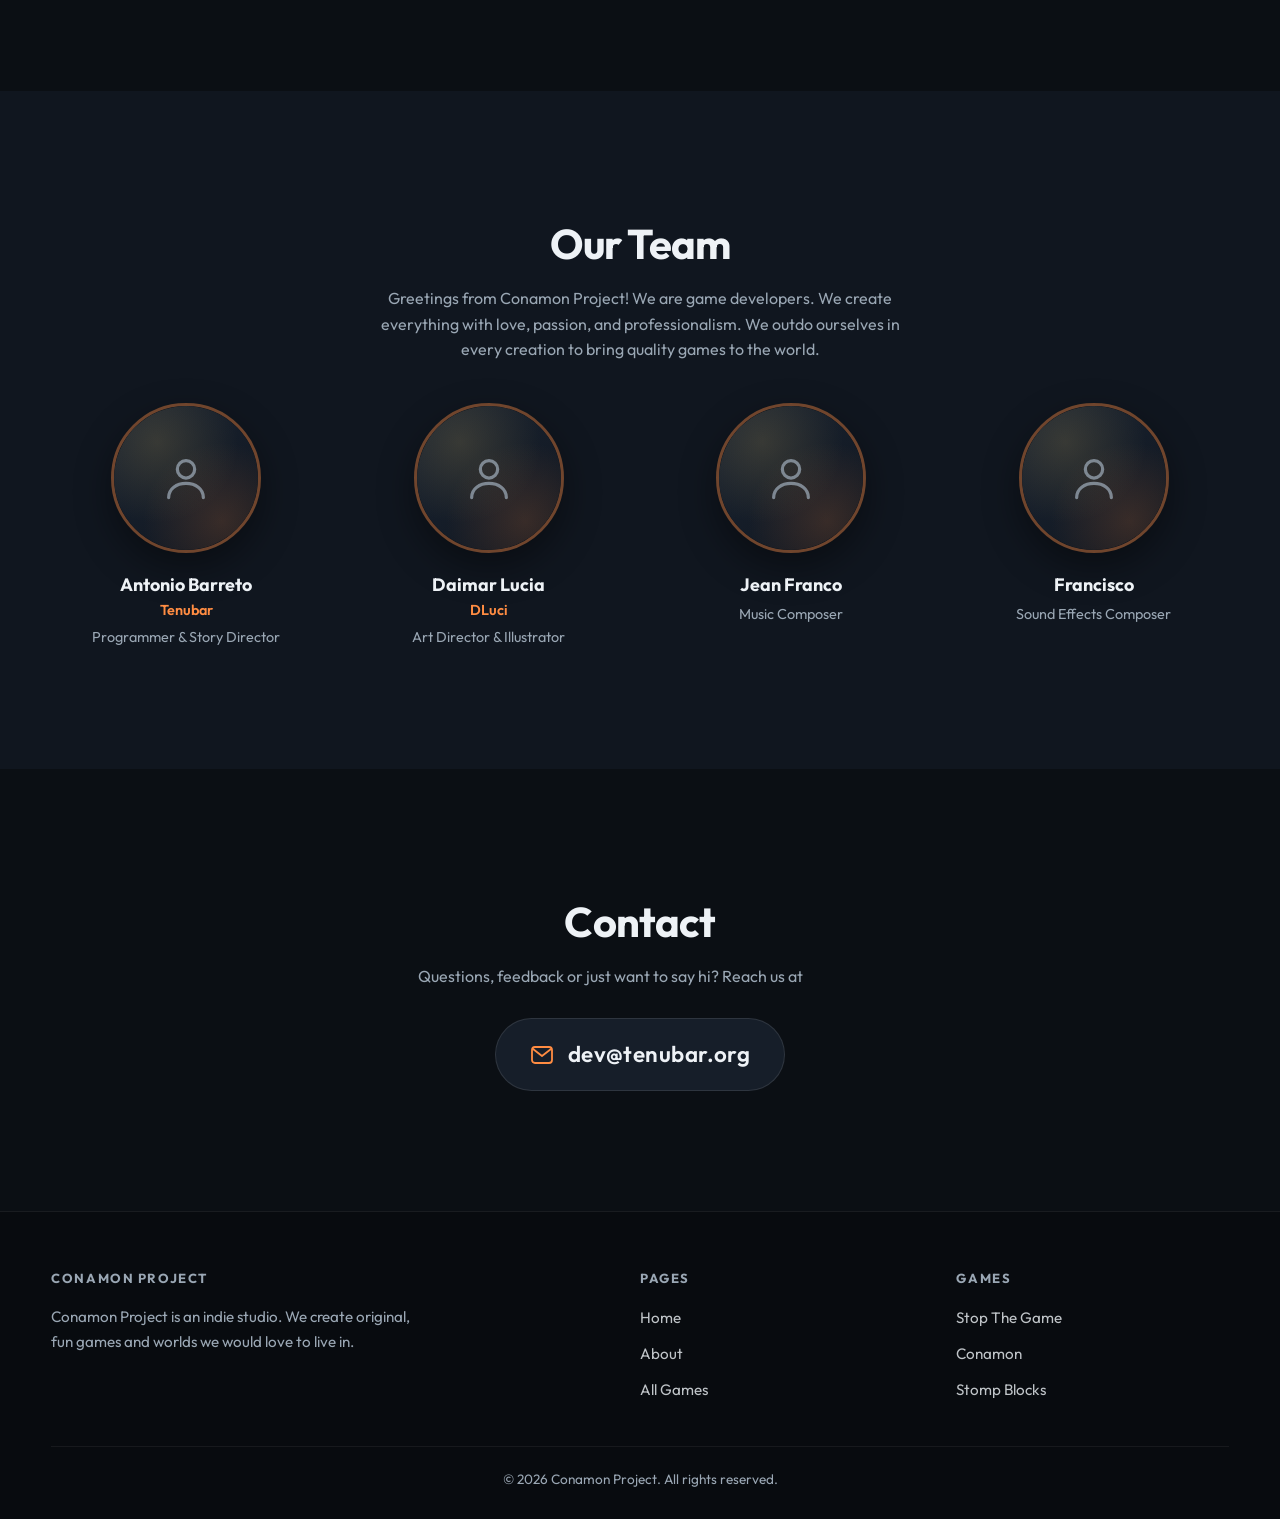
==== commit 66ce4e0b: "updates" ====
--- a/index.html
+++ b/index.html
@@ -48,7 +48,6 @@
     <div class="header-inner">
       <a class="brand" href="index.html">
         <img src="Assets/logos/ConamonProjectLogo.png" alt="Conamon Project logo" class="brand-logo">
-        Conamon Project
       </a>
 
       <nav class="main-nav" aria-label="Main navigation">
--- a/css/style.css
+++ b/css/style.css
@@ -183,7 +183,7 @@
   letter-spacing: .01em;
 }
 .brand svg { width: 26px; height: 26px; color: var(--accent); }
-.brand-logo { height: 26px; width: auto; display: block; }
+.brand-logo { height: 40px; width: auto; display: block; }
 
 .main-nav { margin-left: auto; display: flex; align-items: center; gap: 6px; }
 .main-nav > a,
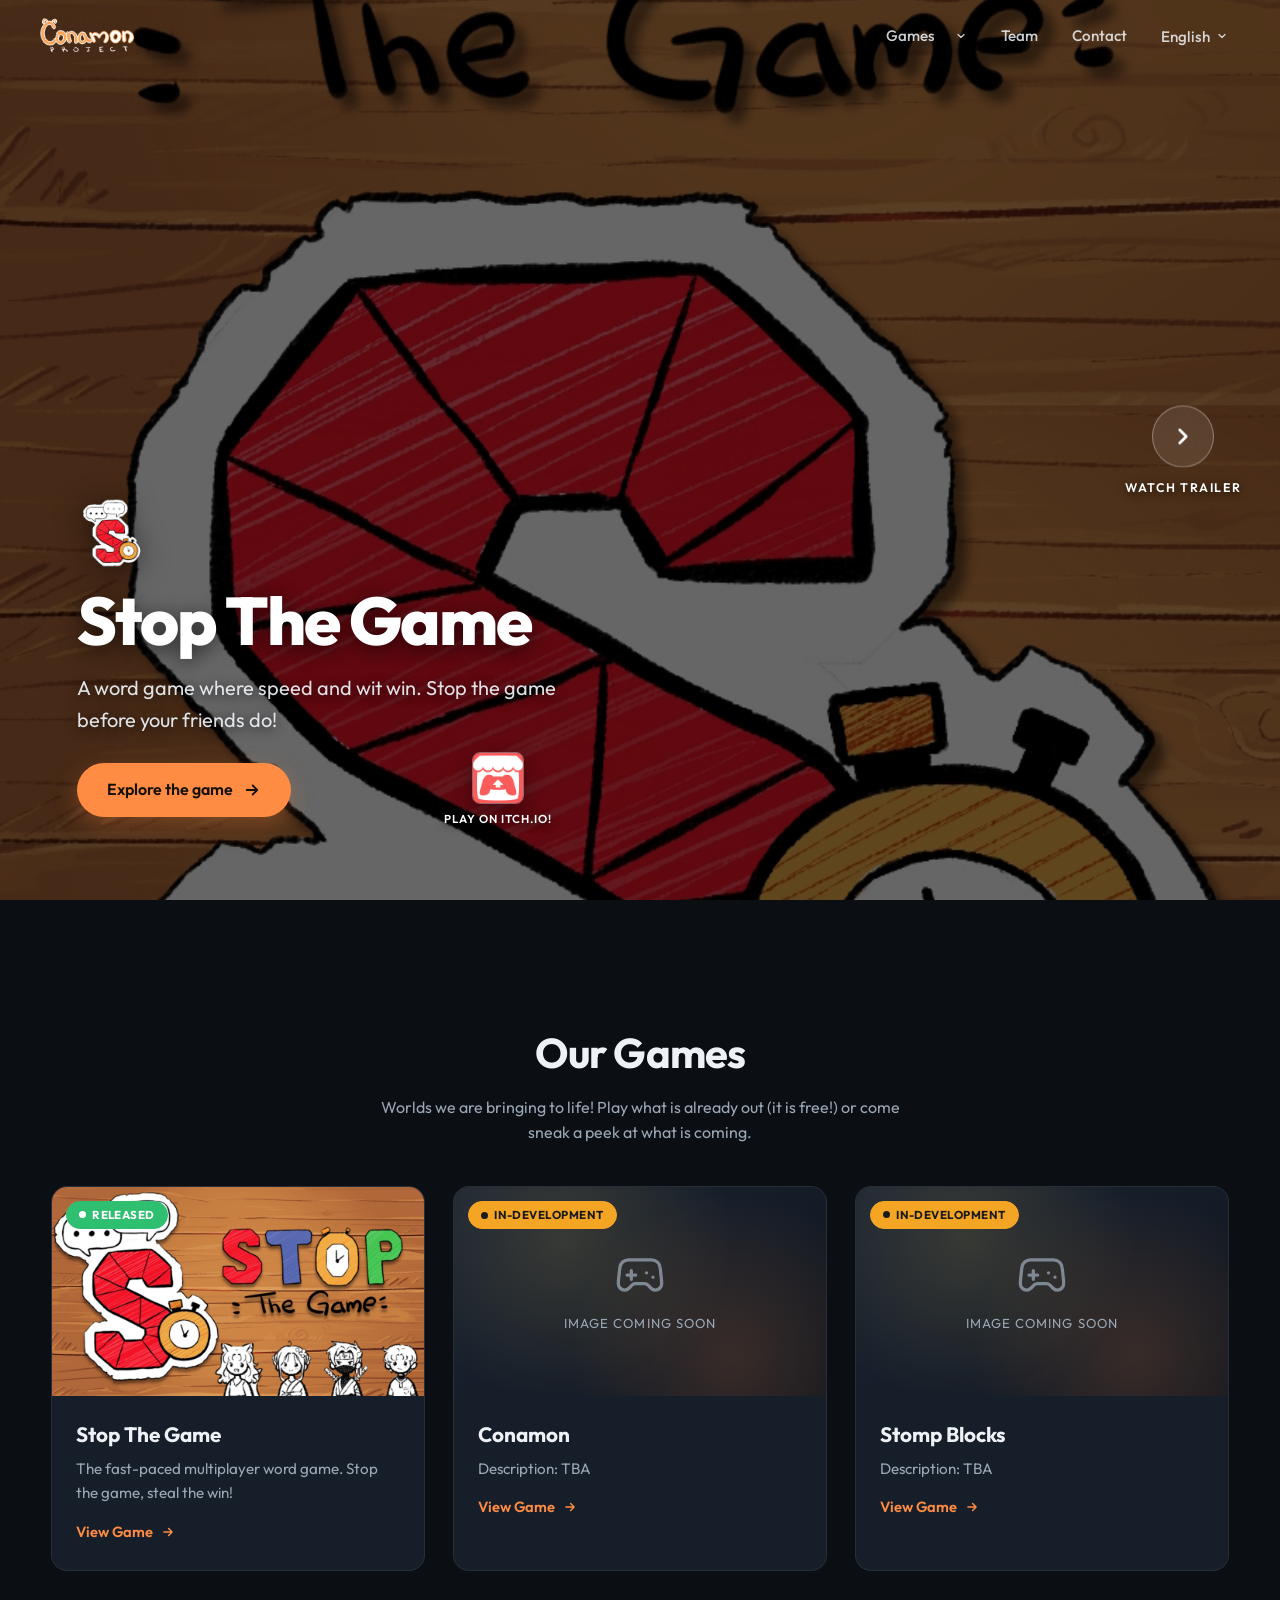
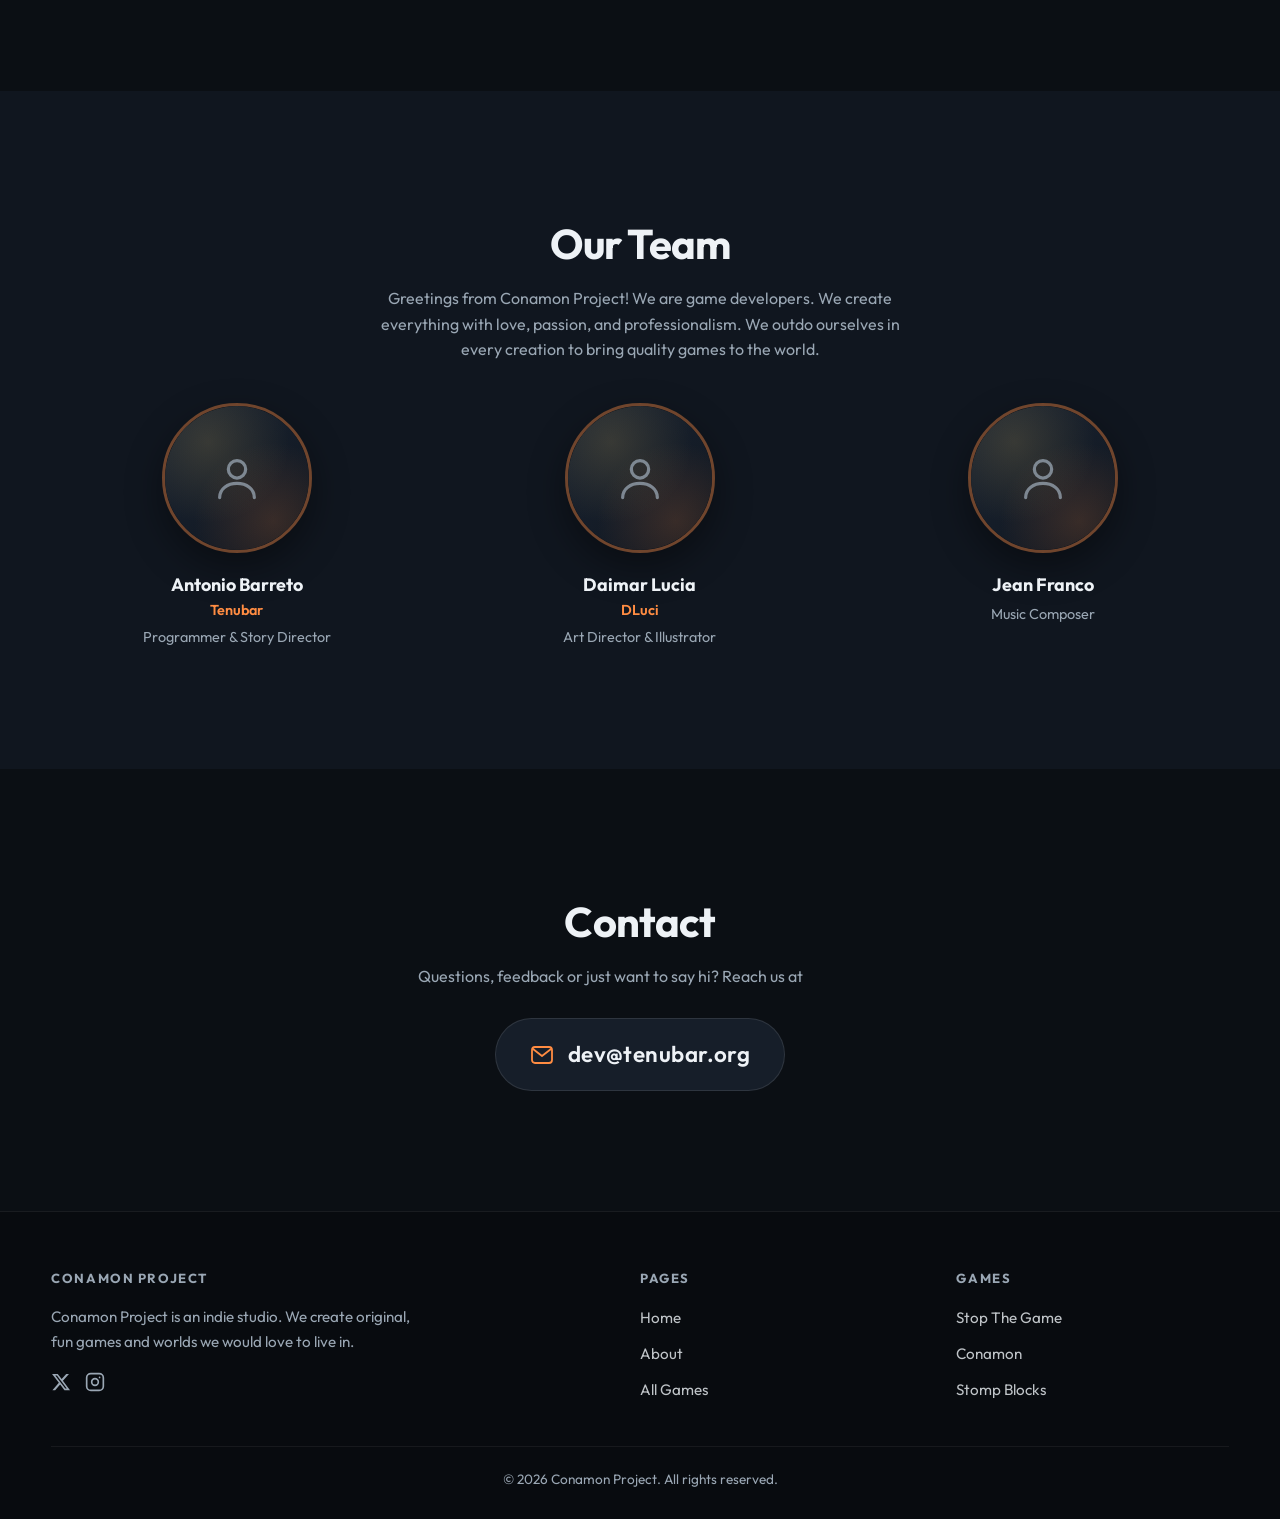
==== commit a58607e5: "updates" ====
--- a/index.html
+++ b/index.html
@@ -148,7 +148,7 @@
               <div class="img-placeholder round"><svg viewBox="0 0 24 24" fill="none" stroke="currentColor" stroke-width="1.5" stroke-linecap="round" stroke-linejoin="round" aria-hidden="true"><circle cx="12" cy="8" r="4"/><path d="M4 21c0-4 3.6-6.5 8-6.5s8 2.5 8 6.5"/></svg></div>
             </div>
             <h3>Antonio Barreto</h3>
-            <p class="team-alias">Tenubar</p>
+            <p class="team-alias"><a href="https://www.tenubar.org" target="_blank" rel="noopener noreferrer">Tenubar</a></p>
             <p class="team-role" data-i18n="team.role.tenubar">Programmer &amp; Story Director</p>
           </div>
           <div class="team-card reveal">
@@ -165,13 +165,6 @@
             </div>
             <h3>Jean Franco</h3>
             <p class="team-role" data-i18n="team.role.jean">Music Composer</p>
-          </div>
-          <div class="team-card reveal">
-            <div class="team-avatar">
-              <div class="img-placeholder round"><svg viewBox="0 0 24 24" fill="none" stroke="currentColor" stroke-width="1.5" stroke-linecap="round" stroke-linejoin="round" aria-hidden="true"><circle cx="12" cy="8" r="4"/><path d="M4 21c0-4 3.6-6.5 8-6.5s8 2.5 8 6.5"/></svg></div>
-            </div>
-            <h3>Francisco</h3>
-            <p class="team-role" data-i18n="team.role.francisco">Sound Effects Composer</p>
           </div>
         </div>
       </div>
@@ -196,6 +189,14 @@
         <div class="footer-about">
           <h4>Conamon Project</h4>
           <p data-i18n="footer.about">Conamon Project is an indie studio. We create original, fun games and worlds we would love to live in.</p>
+          <div class="footer-socials" aria-label="Conamon Project on social media">
+            <a href="https://x.com/Conamon_Project" class="footer-social" target="_blank" rel="noopener noreferrer" aria-label="Conamon Project on X">
+              <svg viewBox="0 0 24 24" fill="currentColor" aria-hidden="true"><path d="M18.244 2.25h3.308l-7.227 8.26 8.502 11.24H16.17l-5.214-6.817L4.99 21.75H1.68l7.73-8.835L1.254 2.25H8.08l4.713 6.231zm-1.161 17.52h1.833L7.084 4.126H5.117z"/></svg>
+            </a>
+            <a href="https://www.instagram.com/conamonproject" class="footer-social" target="_blank" rel="noopener noreferrer" aria-label="Conamon Project on Instagram">
+              <svg viewBox="0 0 24 24" fill="none" stroke="currentColor" stroke-width="2" stroke-linecap="round" stroke-linejoin="round" aria-hidden="true"><rect x="2" y="2" width="20" height="20" rx="5"/><circle cx="12" cy="12" r="4"/><circle cx="17.5" cy="6.5" r="1" fill="currentColor" stroke="none"/></svg>
+            </a>
+          </div>
         </div>
         <nav aria-label="Footer">
           <h4 data-i18n="footer.pages">Pages</h4>
--- a/css/style.css
+++ b/css/style.css
@@ -623,6 +623,8 @@
 .team-avatar img { width: 100%; height: 100%; object-fit: cover; }
 .team-card h3 { font-size: 1.12rem; }
 .team-card .team-alias { color: var(--accent); font-size: .9rem; font-weight: 600; }
+.team-card .team-alias a { color: inherit; text-decoration: none; transition: opacity .2s ease; }
+.team-card .team-alias a:hover { opacity: .7; }
 .team-card .team-role { color: var(--muted); font-size: .9rem; margin-top: 4px; }
 
 /* ---------- Contact ---------- */
@@ -671,6 +673,16 @@
   margin-bottom: 16px;
 }
 .footer-about p { color: var(--muted); font-size: .95rem; max-width: 380px; }
+.footer-socials { display: flex; align-items: center; gap: 14px; margin-top: 18px; }
+.footer-social {
+  display: inline-flex;
+  align-items: center;
+  justify-content: center;
+  color: var(--muted);
+  transition: opacity .2s ease;
+}
+.footer-social:hover { opacity: .65; }
+.footer-social svg { width: 20px; height: 20px; display: block; }
 .footer-links { list-style: none; display: flex; flex-direction: column; gap: 10px; }
 .footer-links a { color: rgba(238, 242, 246, .8); font-size: .95rem; transition: color .2s ease; }
 .footer-links a:hover { color: var(--accent); }
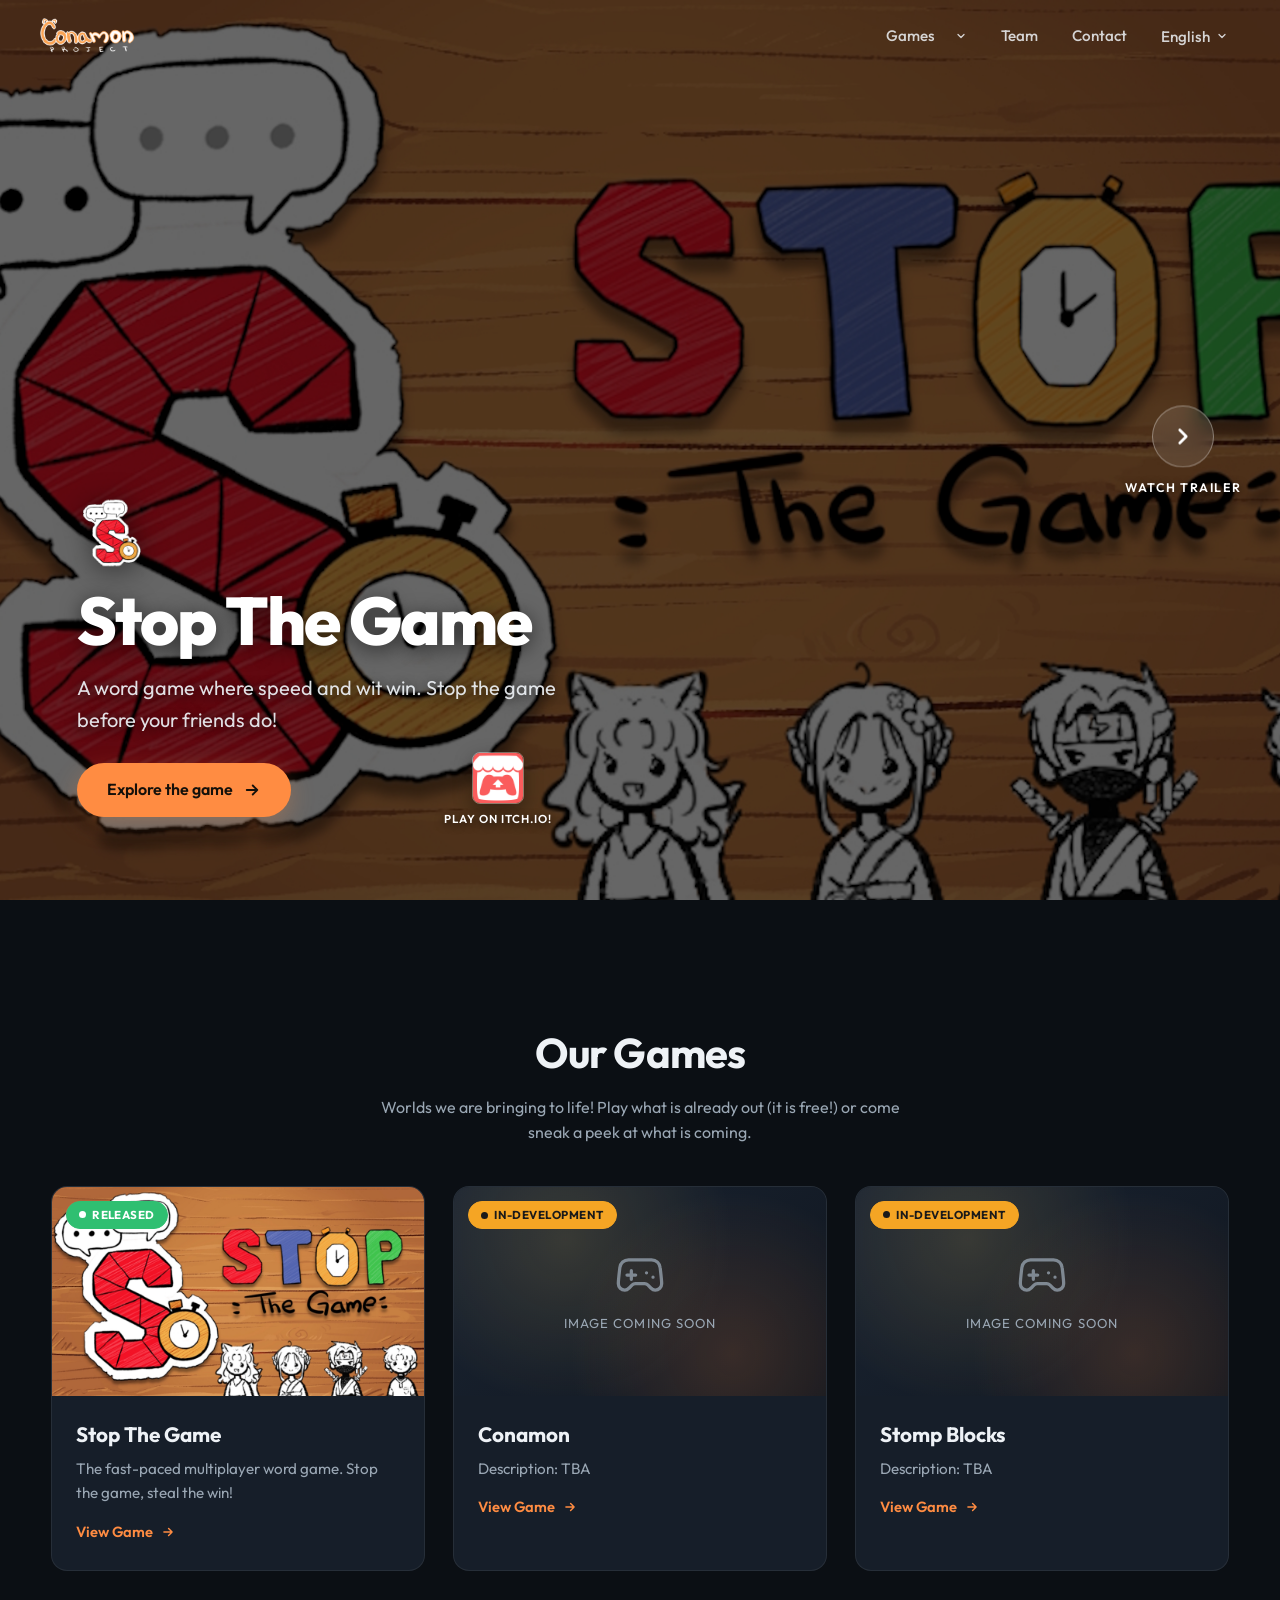
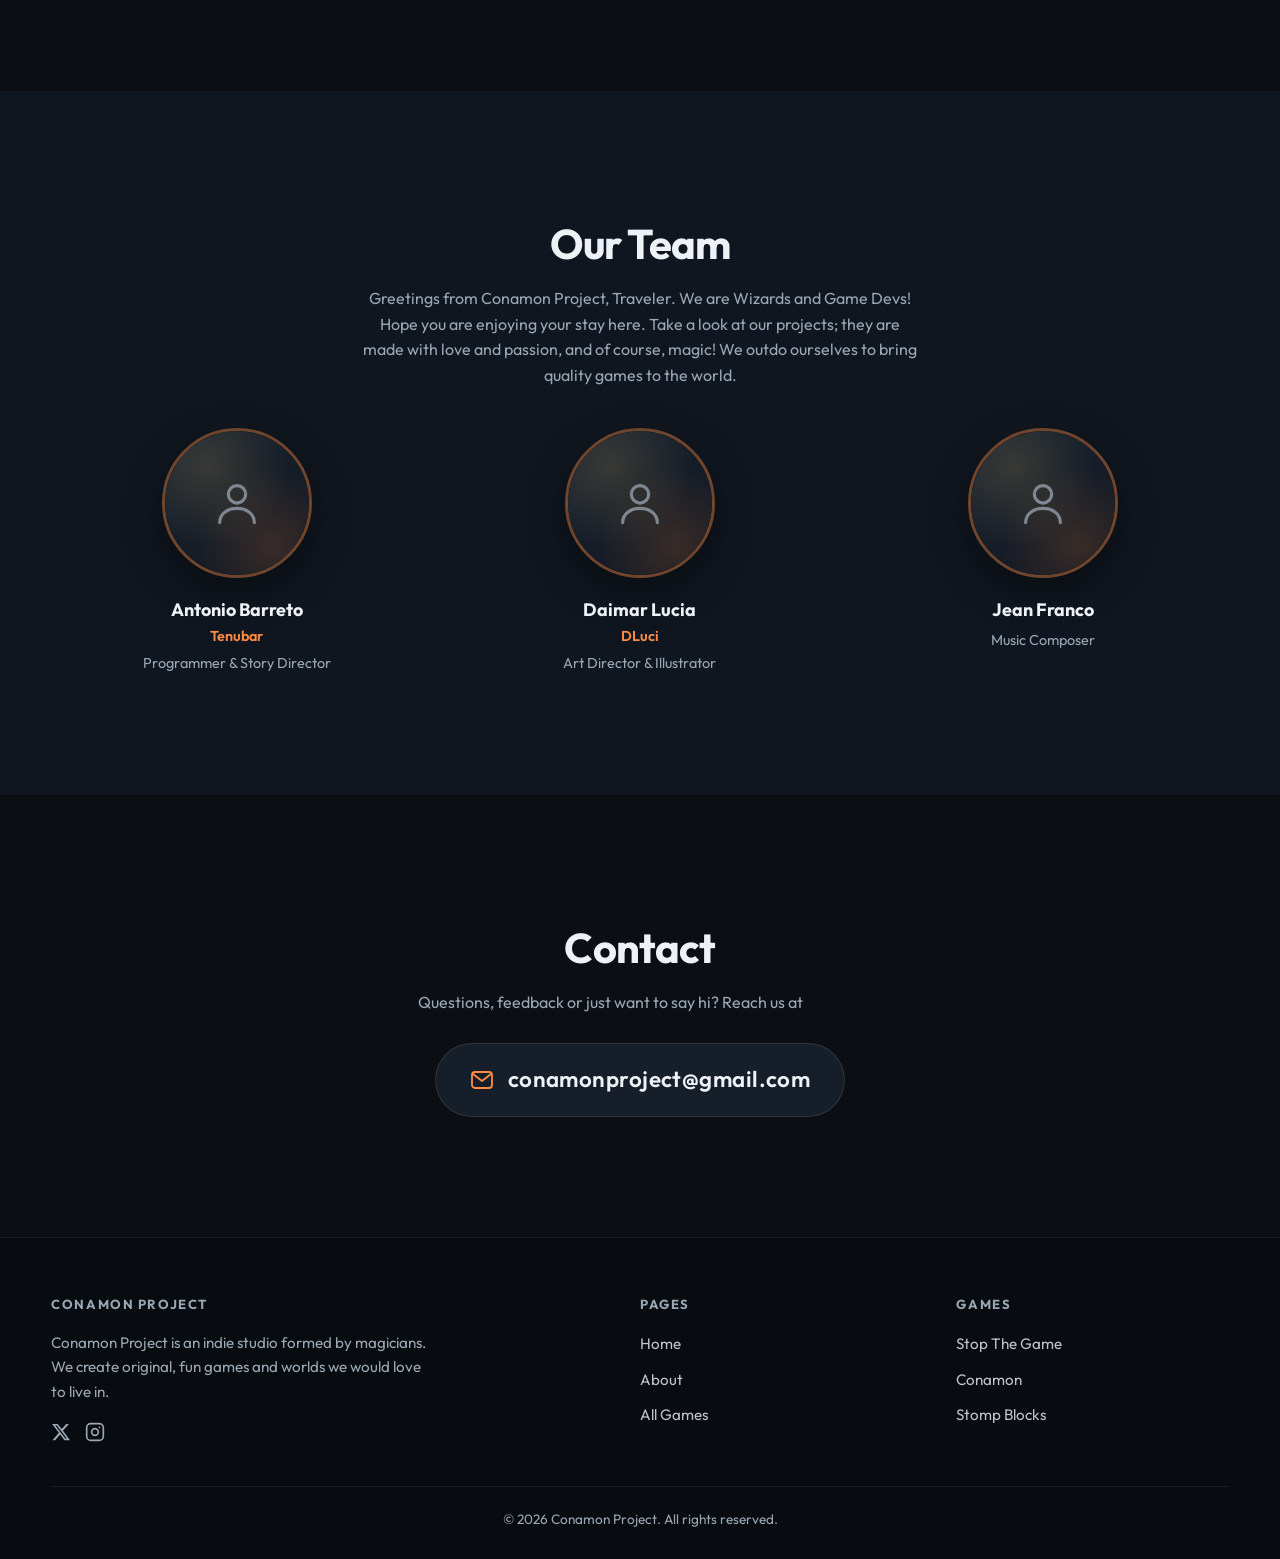
==== commit dad69b7e: "updates" ====
--- a/index.html
+++ b/index.html
@@ -36,7 +36,7 @@
     "@type": "Organization",
     "name": "Conamon Project",
     "url": "https://www.conamonproject.com/",
-    "email": "dev@tenubar.org",
+    "email": "conamonproject@gmail.com",
     "description": "Indie game studio crafting original, story-driven games."
   }
   </script>
@@ -175,9 +175,9 @@
       <div class="container contact-inner reveal">
         <h2 class="section-title" id="contact-title" data-i18n="contact.title">Contact</h2>
         <p class="section-subtitle" style="margin-bottom:0" data-i18n="contact.text">Questions, feedback or just want to say hi? Reach us at</p>
-        <a class="contact-email" href="mailto:dev@tenubar.org">
+        <a class="contact-email" href="mailto:conamonproject@gmail.com">
           <svg viewBox="0 0 24 24" fill="none" stroke="currentColor" stroke-width="1.8" stroke-linecap="round" stroke-linejoin="round" aria-hidden="true"><rect x="2" y="4" width="20" height="16" rx="3"/><path d="m3 6 9 7 9-7"/></svg>
-          dev@tenubar.org
+          conamonproject@gmail.com
         </a>
       </div>
     </section>
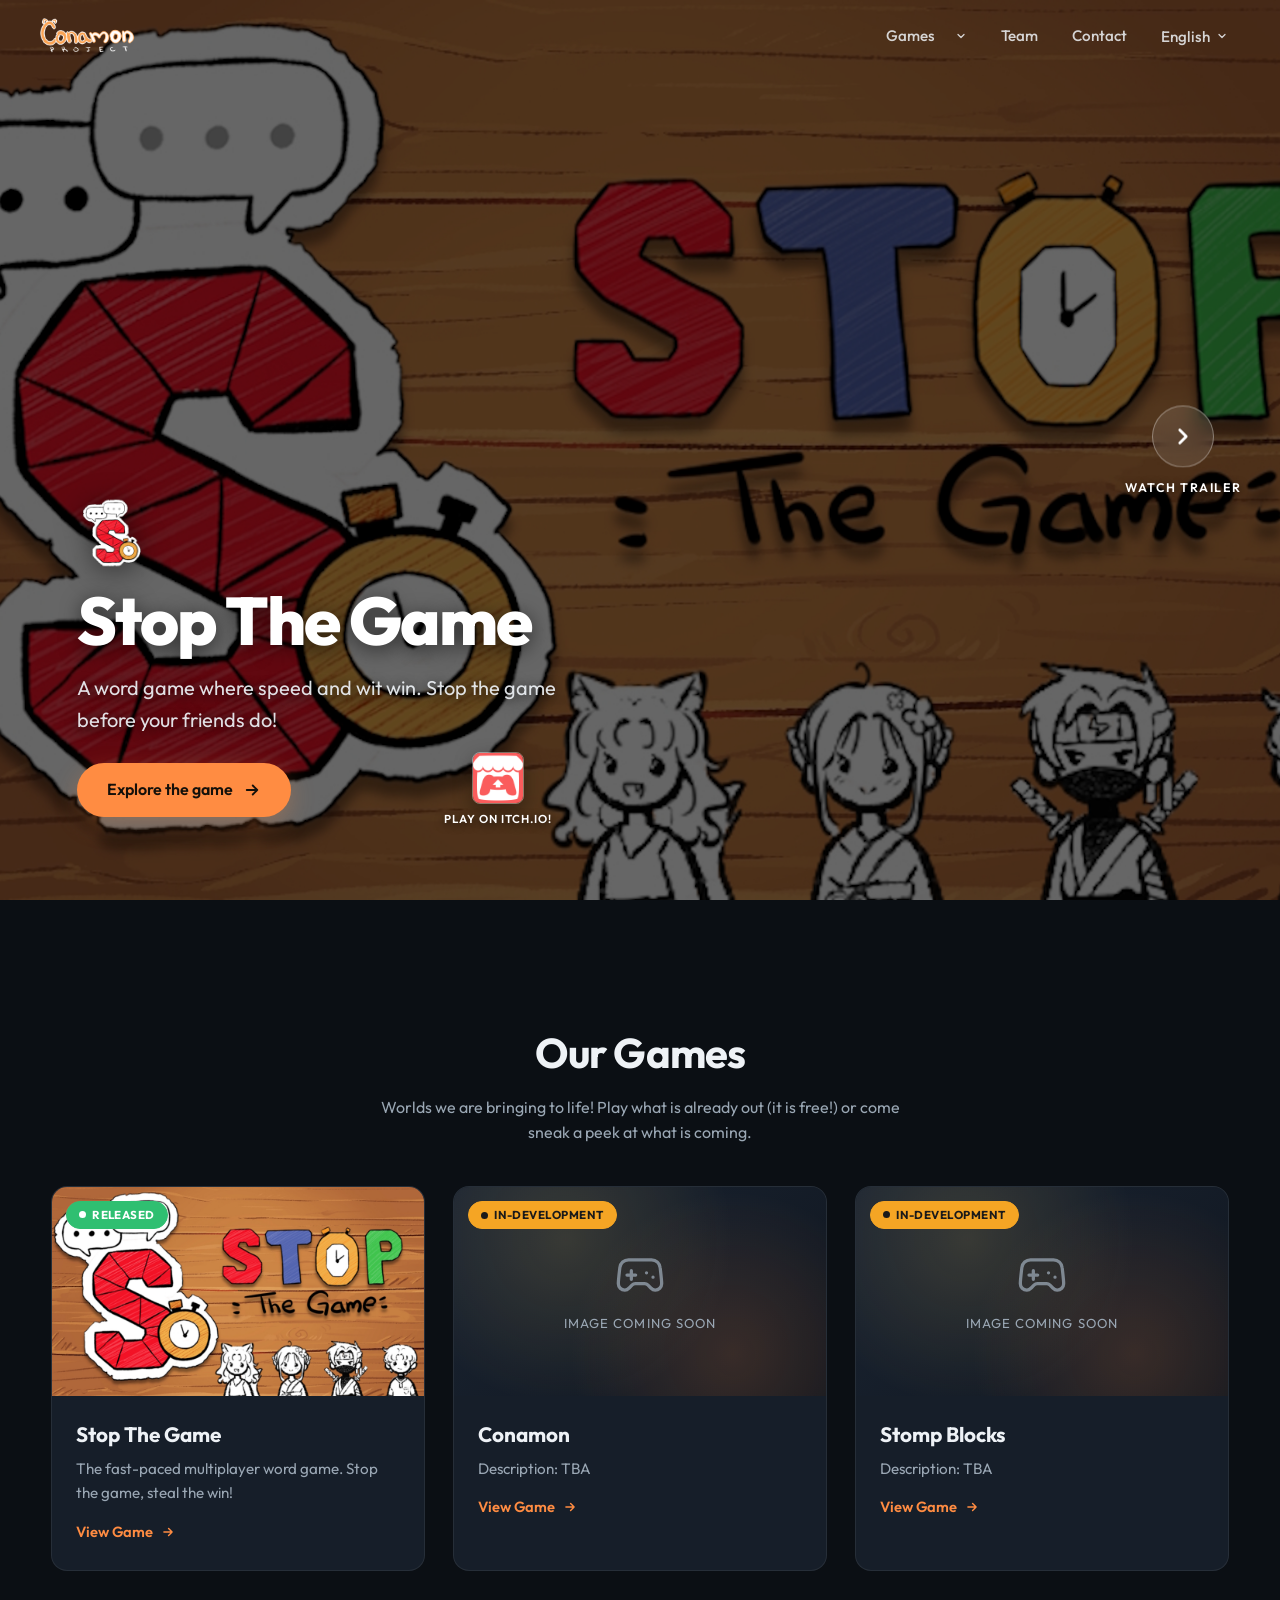
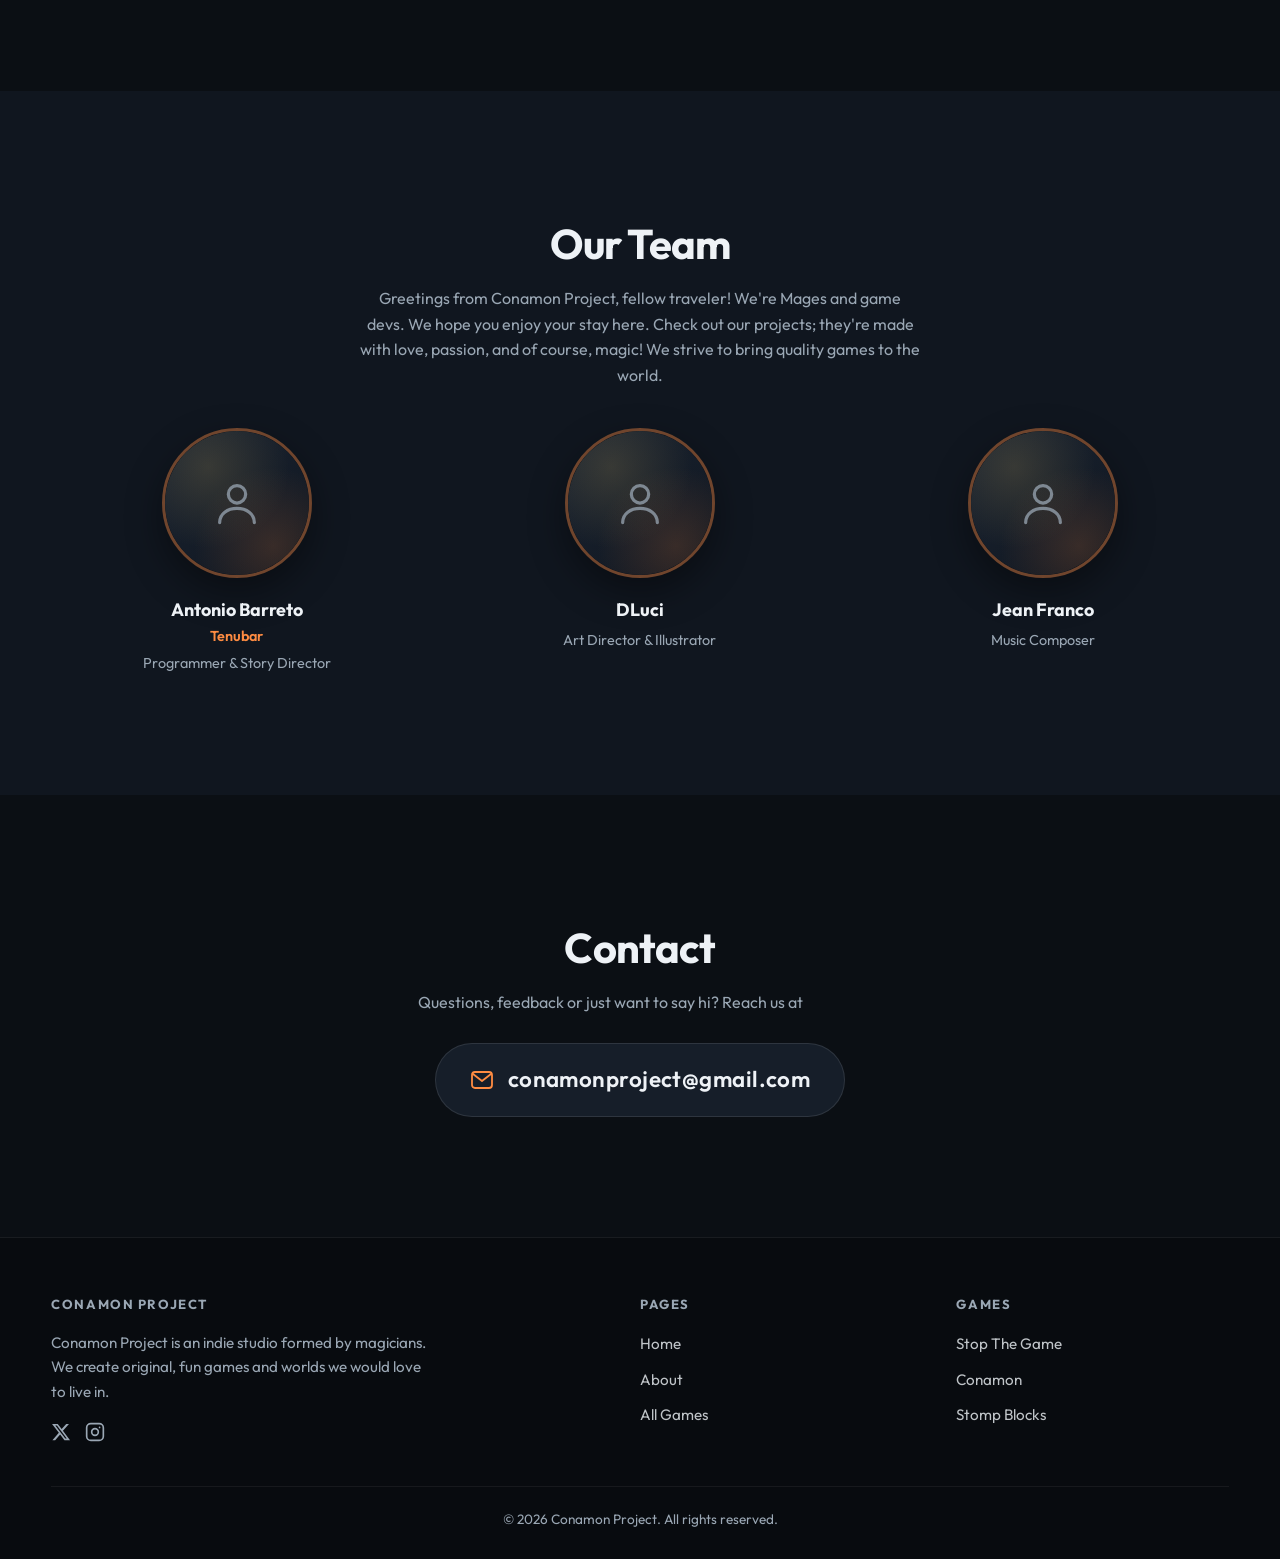
==== commit 8d424300: "updates" ====
--- a/index.html
+++ b/index.html
@@ -155,8 +155,7 @@
             <div class="team-avatar">
               <div class="img-placeholder round"><svg viewBox="0 0 24 24" fill="none" stroke="currentColor" stroke-width="1.5" stroke-linecap="round" stroke-linejoin="round" aria-hidden="true"><circle cx="12" cy="8" r="4"/><path d="M4 21c0-4 3.6-6.5 8-6.5s8 2.5 8 6.5"/></svg></div>
             </div>
-            <h3>Daimar Lucia</h3>
-            <p class="team-alias">DLuci</p>
+            <h3>DLuci</h3>
             <p class="team-role" data-i18n="team.role.dluci">Art Director &amp; Illustrator</p>
           </div>
           <div class="team-card reveal">
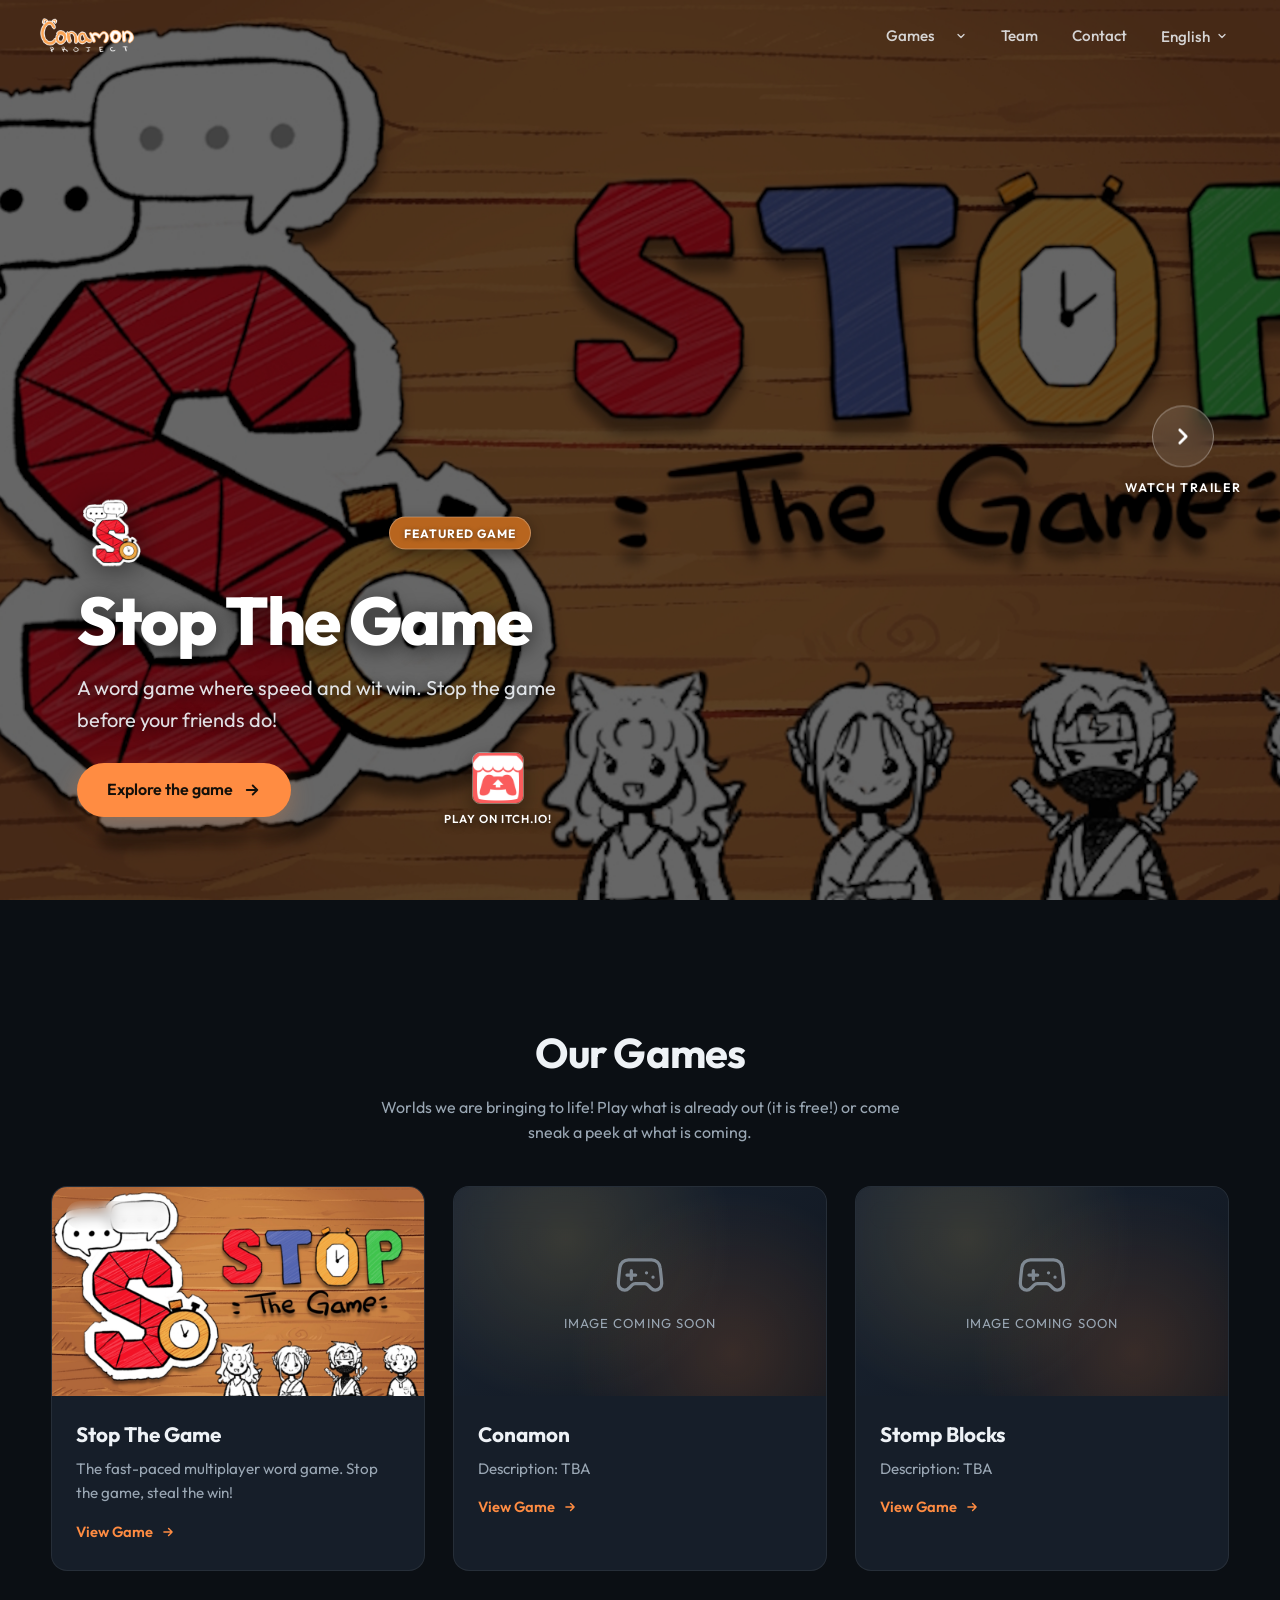
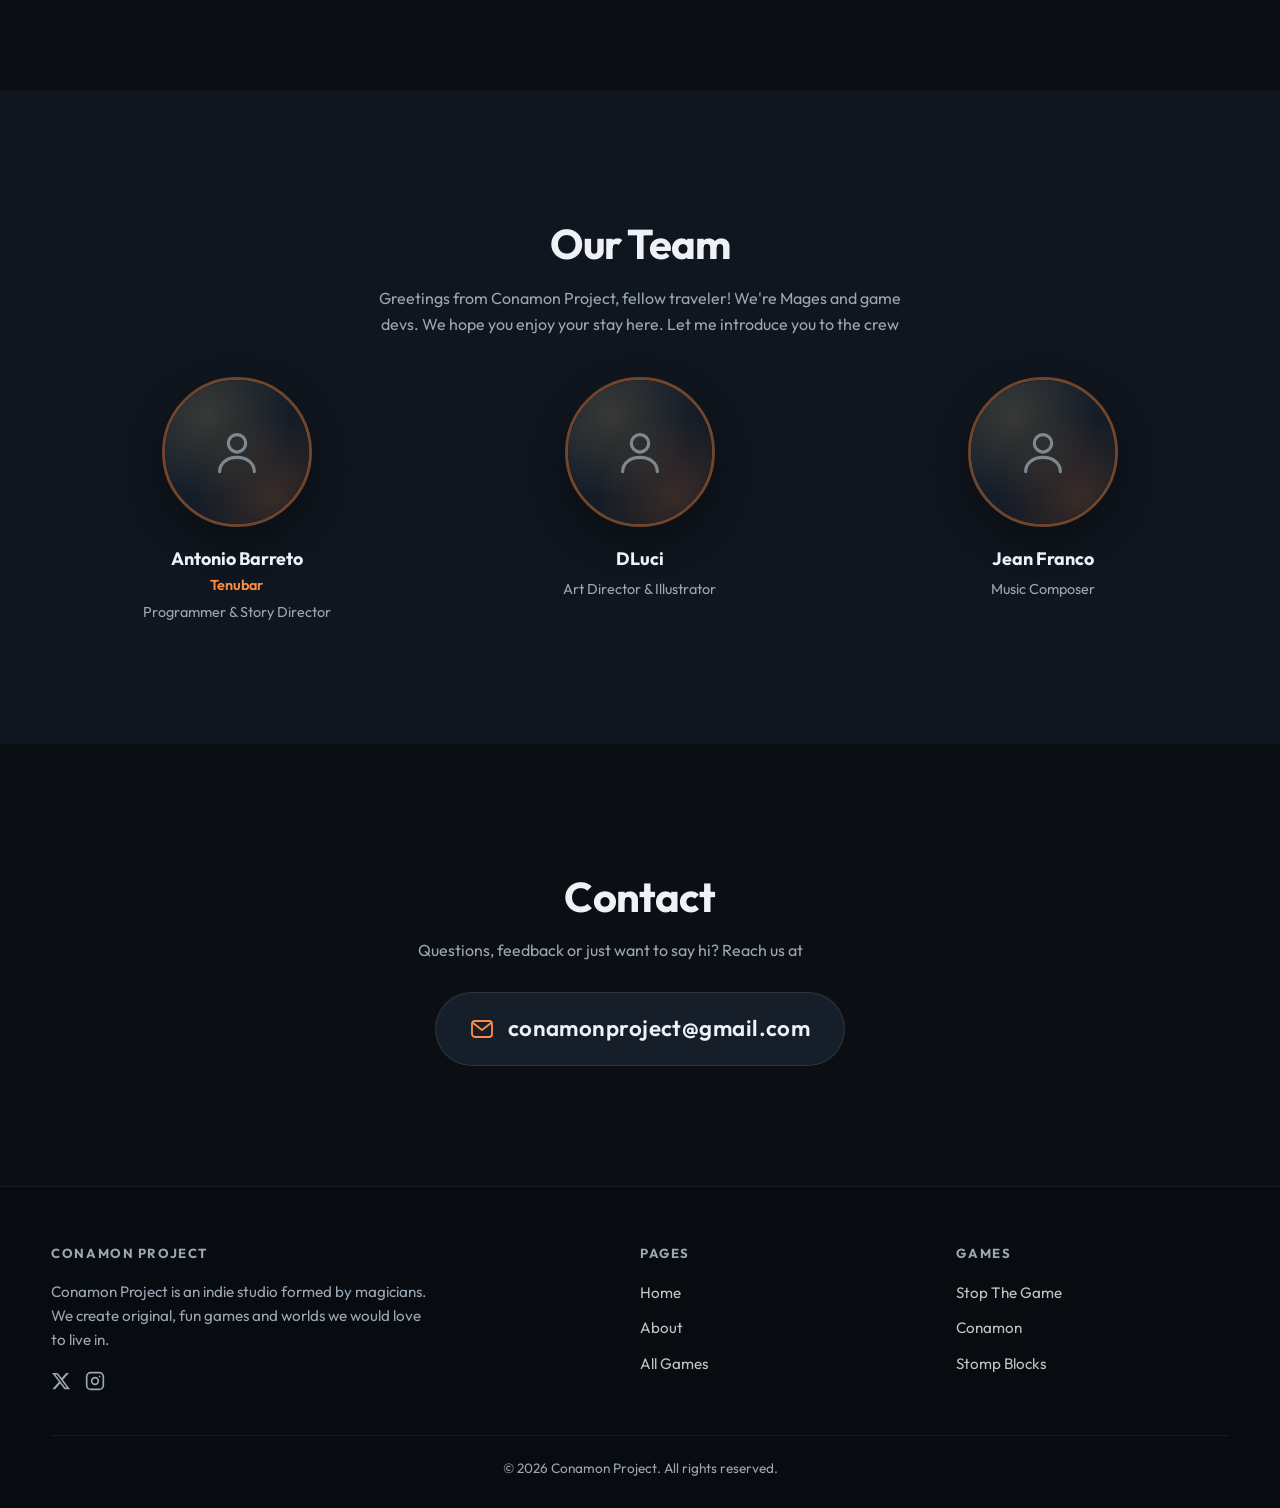
==== commit dd266ff9: "updates" ====
--- a/index.html
+++ b/index.html
@@ -90,7 +90,10 @@
           </picture>
           <div class="hero-content">
             <img class="hero-logo" src="Assets/stop-the-game/images/stop-the-game-logo.png" alt="Stop The Game logo">
-            <h1 class="hero-title">Stop The Game</h1>
+            <div class="hero-title-wrap">
+              <span class="featured-badge">Featured Game</span>
+              <h1 class="hero-title">Stop The Game</h1>
+            </div>
             <p class="hero-tagline" data-i18n="hero.tagline">A word game where speed and wit win. Stop the game before your friends do!</p>
             <div class="hero-cta-row">
               <a class="btn" href="games/stop-the-game.html">
--- a/css/style.css
+++ b/css/style.css
@@ -384,6 +384,30 @@
   width: clamp(48px, 6vw, 72px);
   height: auto;
   filter: drop-shadow(0 4px 14px rgba(0, 0, 0, .5));
+}
+.hero-title-wrap {
+  position: relative;
+  width: fit-content;
+}
+.featured-badge {
+  position: absolute;
+  right: 0;
+  bottom: calc(100% + 16px + clamp(48px, 6vw, 72px) / 2);
+  transform: translateY(50%);
+  display: inline-flex;
+  align-items: center;
+  padding: 6px 14px;
+  font-size: clamp(.6rem, 1.4vw, .75rem);
+  font-weight: 700;
+  letter-spacing: .08em;
+  text-transform: uppercase;
+  color: #fff;
+  background: #b8651e;
+  border: 1px solid rgba(255, 255, 255, .25);
+  border-radius: 999px;
+  white-space: nowrap;
+  box-shadow: 0 4px 14px rgba(0, 0, 0, .4);
+  text-shadow: 0 1px 4px rgba(0, 0, 0, .5);
 }
 .hero-title {
   font-size: clamp(2.4rem, 6vw, 4.2rem);
